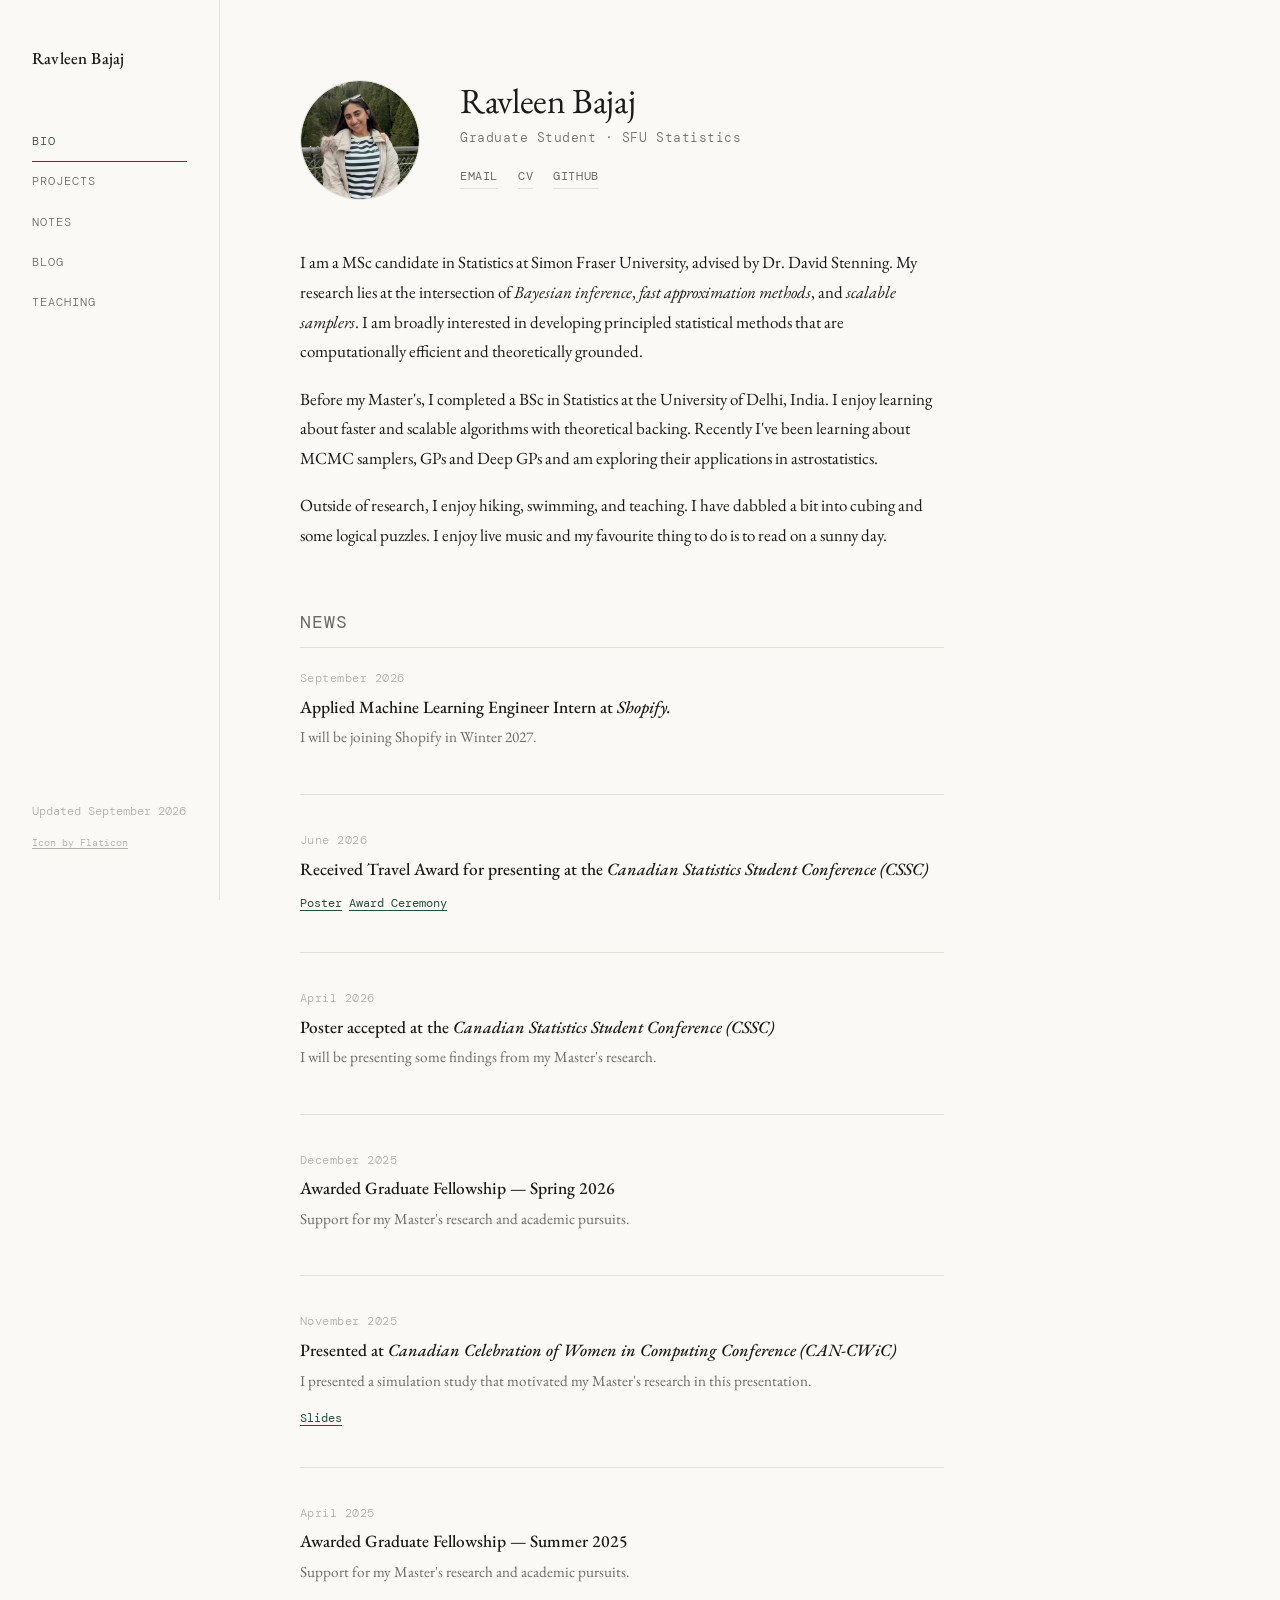
==== index.html @ 9a7fdb61 "Refactor course listings in index.html Removed duplicate course entries and adjusted course terms." ====
<!DOCTYPE html>
<html lang="en">
<head>
<meta charset="UTF-8">
<meta name="viewport" content="width=device-width, initial-scale=1.0">
<link rel="icon" type="image/png" href="bell-curve.png">
<title>Ravleen Bajaj</title>
<link rel="preconnect" href="https://fonts.googleapis.com">
<link href="https://fonts.googleapis.com/css2?family=EB+Garamond:ital,wght@0,400;0,500;1,400&family=DM+Mono:wght@300;400&display=swap" rel="stylesheet">
<style>
  *, *::before, *::after { box-sizing: border-box; margin: 0; padding: 0; }
  :root {
    --serif: 'EB Garamond', Georgia, serif;
    --mono: 'DM Mono', monospace;
    --text: #1a1a18;
    --muted: #6b6b67;
    --faint: #b0afa8;
    --border: #e0dfd8;
    --bg: #faf9f6;
    --surface: #f3f2ee;
    --accent: #2d4a3e;
    --accent-light: #e8eeeb;
    --link: #2d4a3e;
    --nav-w: 220px;
  }
  html { scroll-behavior: smooth; }
  body {
    font-family: var(--serif);
    background: var(--bg);
    color: var(--text);
    font-size: 17px;
    line-height: 1.75;
    display: flex;
    min-height: 100vh;
  }
  /* NAV */
  nav {
    position: fixed;
    top: 0; left: 0;
    width: var(--nav-w);
    height: 100vh;
    padding: 3rem 2rem;
    display: flex;
    flex-direction: column;
    gap: 0;
    border-right: 1px solid var(--border);
    background: var(--bg);
    z-index: 100;
  }
  .nav-name {
    font-size: 1.05rem;
    font-weight: 500;
    letter-spacing: 0.01em;
    margin-bottom: 0.25rem;
    line-height: 1.3;
  }
  .nav-field {
    font-size: 0.82rem;
    color: var(--muted);
    font-family: var(--mono);
    font-weight: 300;
    letter-spacing: 0.03em;
    margin-bottom: 3rem;
  }
  nav ul { list-style: none; display: flex; flex-direction: column; gap: 0; }
  nav ul li a {
    font-family: var(--mono);
    font-size: 0.78rem;
    font-weight: 300;
    letter-spacing: 0.08em;
    text-transform: uppercase;
    color: var(--muted);
    text-decoration: none;
    display: block;
    padding: 0.55rem 0;
    border-bottom: 1px solid transparent;
    transition: color 0.2s, border-color 0.2s;
  }
  nav ul li a:hover,
  nav ul li a.active { color: var(--accent); }
  nav ul li a.active { border-bottom-color: var(--accent); }
  .nav-footer {
    margin-top: auto;
    font-size: 0.72rem;
    font-family: var(--mono);
    color: var(--faint);
    font-weight: 300;
  }
  /* MAIN */
  main {
    margin-left: var(--nav-w);
    width: calc(100% - var(--nav-w));
    padding: 0;
  }
  /* PAGES */
  .page {
    display: none;
    min-height: 100vh;
    padding: 5rem 6rem 6rem 5rem;
    max-width: 820px;
    animation: fadeIn 0.3s ease;
  }
  .page.active { display: block; }
  @keyframes fadeIn {
    from { opacity: 0; transform: translateY(8px); }
    to   { opacity: 1; transform: translateY(0); }
  }
  /* TYPOGRAPHY */
  h1 {
    font-size: 2.2rem;
    font-weight: 400;
    line-height: 1.2;
    margin-bottom: 0.5rem;
    letter-spacing: -0.01em;
  }
  h2 {
    font-size: 1.1rem;
    font-weight: 400;
    font-family: var(--mono);
    letter-spacing: 0.06em;
    text-transform: uppercase;
    color: var(--muted);
    margin: 3.5rem 0 1.25rem;
    padding-bottom: 0.6rem;
    border-bottom: 1px solid var(--border);
  }
  h3 {
    font-size: 1.05rem;
    font-weight: 500;
    margin-bottom: 0.2rem;
  }
  p { margin-bottom: 1.1rem; color: var(--text); }
  a { color: var(--link); text-decoration: underline; text-underline-offset: 3px; }
  em { font-style: italic; }
  /* BIO PAGE */
  .bio-header {
    display: flex;
    align-items: flex-start;
    gap: 2.5rem;
    margin-bottom: 3rem;
  }
  .photo-placeholder {
    width: 120px;
    height: 120px;
    border-radius: 50%;
    background: var(--surface);
    border: 1px solid var(--border);
    flex-shrink: 0;
    display: flex;
    align-items: center;
    justify-content: center;
    overflow: hidden;
  }
  .photo-placeholder img {
    width: 100%;
    height: 100%;
    object-fit: cover;
    border-radius: 50%;
  }
  .photo-placeholder svg { opacity: 0.3; }
  .bio-title h1 { margin-bottom: 0.3rem; }
  .bio-subtitle {
    font-family: var(--mono);
    font-size: 0.82rem;
    font-weight: 300;
    color: var(--muted);
    letter-spacing: 0.04em;
    margin-bottom: 1rem;
  }
  .bio-links {
    display: flex;
    gap: 1.25rem;
    flex-wrap: wrap;
  }
  .bio-links a {
    font-family: var(--mono);
    font-size: 0.75rem;
    letter-spacing: 0.05em;
    color: var(--muted);
    text-decoration: none;
    text-transform: uppercase;
    border-bottom: 1px solid var(--border);
    padding-bottom: 1px;
    transition: color 0.2s, border-color 0.2s;
  }
  .bio-links a:hover { color: var(--accent); border-color: var(--accent); }
  /* ENTRY CARDS */
  .entry {
    margin-bottom: 2.2rem;
    padding-bottom: 2.2rem;
    border-bottom: 1px solid var(--border);
  }
  .entry:last-child { border-bottom: none; }
  .entry-meta {
    font-family: var(--mono);
    font-size: 0.75rem;
    font-weight: 300;
    color: var(--faint);
    letter-spacing: 0.04em;
    margin-bottom: 0.35rem;
  }
  .entry-title {
    font-size: 1.08rem;
    font-weight: 500;
    margin-bottom: 0.4rem;
    line-height: 1.4;
  }
  .entry-desc {
    font-size: 0.95rem;
    color: var(--muted);
    margin-bottom: 0.5rem;
    line-height: 1.65;
  }
  .tag {
    display: inline-block;
    font-family: var(--mono);
    font-size: 0.68rem;
    font-weight: 300;
    letter-spacing: 0.05em;
    background: var(--surface);
    color: var(--muted);
    padding: 2px 8px;
    border-radius: 2px;
    margin-right: 6px;
    margin-top: 4px;
    border: 1px solid var(--border);
  }
  .tag.accent {
    background: var(--accent-light);
    color: var(--accent);
    border-color: var(--accent-light);
  }
  /* NOTES */
  .note-grid {
    display: grid;
    grid-template-columns: repeat(auto-fill, minmax(220px, 1fr));
    gap: 1.25rem;
    margin-top: 0.5rem;
  }
  .note-card {
    background: var(--surface);
    border: 1px solid var(--border);
    border-radius: 3px;
    padding: 1.25rem 1.25rem 1rem;
    cursor: pointer;
    transition: border-color 0.2s, background 0.2s;
    text-decoration: none;
    color: var(--text);
    display: block;
  }
  .note-card:hover {
    border-color: var(--accent);
    background: var(--accent-light);
    color: var(--text);
    text-decoration: none;
  }
  .note-card h3 {
    font-size: 0.95rem;
    margin-bottom: 0.4rem;
    line-height: 1.35;
  }
  .note-card p {
    font-size: 0.82rem;
    color: var(--muted);
    margin-bottom: 0;
    line-height: 1.5;
  }
  /* SOURCE / BLOG LANDING GRID */
  .source-grid {
    display: grid;
    grid-template-columns: repeat(auto-fit, minmax(240px, 1fr));
    gap: 1.25rem;
    margin-top: 1.5rem;
  }
  .source-card {
    background: var(--surface);
    border: 1px solid var(--border);
    border-radius: 3px;
    padding: 1.5rem 1.5rem 1.25rem;
    cursor: pointer;
    text-align: left;
    transition: border-color 0.2s, background 0.2s;
    width: 100%;
    font-family: var(--serif);
  }
  .source-card:hover { border-color: var(--accent); background: var(--accent-light); }
  .source-card .card-label {
    font-family: var(--mono);
    font-size: 0.68rem;
    font-weight: 300;
    letter-spacing: 0.08em;
    text-transform: uppercase;
    color: var(--faint);
    margin-bottom: 0.5rem;
    display: block;
  }
  .source-card h3 { font-size: 1.05rem; font-weight: 500; margin-bottom: 0.3rem; }
  .source-card p { font-size: 0.85rem; color: var(--muted); margin-bottom: 0; line-height: 1.5; }
  /* BACK BUTTON */
  .back-btn {
    font-family: var(--mono);
    font-size: 0.75rem;
    letter-spacing: 0.06em;
    text-transform: uppercase;
    color: var(--muted);
    background: none;
    border: none;
    cursor: pointer;
    padding: 0;
    margin-bottom: 2.5rem;
    display: flex;
    align-items: center;
    gap: 0.4rem;
    transition: color 0.2s;
  }
  .back-btn:hover { color: var(--accent); }
  /* BLOG POST BODY */
  .blog-body {
    margin-top: 2rem;
    border-top: 1px solid var(--border);
    padding-top: 2rem;
  }
  .blog-body p { font-size: 1rem; line-height: 1.85; margin-bottom: 1.3rem; }
  .blog-body h3 {
    font-size: 1.15rem;
    font-weight: 500;
    margin: 2.5rem 0 0.75rem;
    font-family: var(--serif);
  }
  .blog-body blockquote {
    border-left: 2px solid var(--border);
    margin: 1.5rem 0;
    padding: 0.25rem 0 0.25rem 1.25rem;
    color: var(--muted);
    font-style: italic;
  }
  .part-label {
    font-family: var(--mono);
    font-size: 0.68rem;
    font-weight: 300;
    letter-spacing: 0.08em;
    text-transform: uppercase;
    color: var(--faint);
    margin-bottom: 0.5rem;
    display: block;
  }
  /* TEACHING */
  .course {
    display: flex;
    gap: 2rem;
    margin-bottom: 2rem;
    padding-bottom: 2rem;
    border-bottom: 1px solid var(--border);
  }
  .course:last-child { border-bottom: none; }
  .course-term {
    font-family: var(--mono);
    font-size: 0.75rem;
    font-weight: 300;
    color: var(--faint);
    white-space: nowrap;
    padding-top: 4px;
    min-width: 80px;
  }
  .course-body h3 { margin-bottom: 0.2rem; }
  .course-body p { font-size: 0.93rem; color: var(--muted); margin-bottom: 0.5rem; }
  /* MOBILE MENU */
  .hamburger {
    display: none;
    position: fixed;
    top: 1.2rem; left: 1.2rem;
    z-index: 200;
    background: var(--bg);
    border: 1px solid var(--border);
    width: 36px; height: 36px;
    border-radius: 3px;
    cursor: pointer;
    align-items: center;
    justify-content: center;
    flex-direction: column;
    gap: 5px;
    padding: 0;
  }
  .hamburger span {
    display: block;
    width: 16px;
    height: 1px;
    background: var(--text);
  }
  @media (max-width: 768px) {
    nav { transform: translateX(-100%); transition: transform 0.3s ease; }
    nav.open { transform: translateX(0); box-shadow: 4px 0 24px rgba(0,0,0,0.08); }
    main { margin-left: 0; width: 100%; }
    .page { padding: 4rem 1.5rem 4rem; }
    .hamburger { display: flex; }
    .bio-header { flex-direction: column; gap: 1.5rem; }
    h1 { font-size: 1.8rem; }
    .course { flex-direction: column; gap: 0.5rem; }
  }
</style>
</head>
<body>

<!-- Hamburger -->
<button class="hamburger" id="hamburger" aria-label="Menu">
  <span></span><span></span><span></span>
</button>

<!-- Navigation -->
<nav id="nav">
  <div class="nav-name">Ravleen Bajaj</div>
  <div class="nav-field"></div>
  <ul>
    <li><a href="#" data-page="bio" class="active">Bio</a></li>
    <li><a href="#" data-page="projects">Projects</a></li>
    <li><a href="#" data-page="notes">Notes</a></li>
    <li><a href="#" data-page="blog">Blog</a></li>
    <li><a href="#" data-page="teaching">Teaching</a></li>
  </ul>
  <div class="nav-footer">Updated September 2026</div> 
  <div style="margin-top: 0.75rem; font-size: 0.65rem; font-family: var(--mono); color: var(--faint); font-weight: 300;">
    <a href="https://www.flaticon.com/free-icons/gaussian-function" title="gaussian function icons" style="color: var(--faint); text-underline-offset: 2px;">
      Icon by Flaticon
    </a>
  </div>
</nav> 

<!-- Main Content -->
<main>

  <!-- BIO PAGE -->
  <section class="page active" id="bio">
    <div class="bio-header">
      <div class="photo-placeholder" id="photoHolder">
        <img src="profile-pic.jpg" alt="Ravleen Bajaj">
      </div>
      <div class="bio-title">
        <h1>Ravleen Bajaj</h1>
        <div class="bio-subtitle">Graduate Student &middot; SFU Statistics</div>
        <div class="bio-links">
          <a href="mailto:ravleen_bajaj@sfu.ca">Email</a>
          <a href="RavleenB-CV.pdf">CV</a>
          <a href="https://github.com/ravleenbajaj">GitHub</a>
        </div>
      </div>
    </div>
    <p>
      I am a MSc candidate in Statistics at Simon Fraser University, advised by Dr. David Stenning.
      My research lies at the intersection of <em>Bayesian inference</em>, <em>fast approximation methods</em>,
      and <em>scalable samplers</em>. I am broadly interested in developing principled statistical
      methods that are computationally efficient and theoretically grounded.
    </p>
    <p>
      Before my Master's, I completed a BSc in Statistics at the University of Delhi, India.
      I enjoy learning about faster and scalable algorithms with theoretical backing.
      Recently I've been learning about MCMC samplers, GPs and Deep GPs and am exploring
      their applications in astrostatistics.
    </p>
    <p>
      Outside of research, I enjoy hiking, swimming, and teaching. I have dabbled a bit into
      cubing and some logical puzzles. I enjoy live music and my favourite thing to do is to
      read on a sunny day.
    </p>

    <h2>News</h2>
   <div class="entry">
      <div class="entry-meta">September 2026</div>
      <div class="entry-title">Applied Machine Learning Engineer Intern at <em>Shopify.</em></div>
      <p class="entry-desc">I will be joining Shopify in Winter 2027.</p>
    </div>
   <div class="entry">
      <div class="entry-meta">June 2026</div>
      <div class="entry-title">Received Travel Award for presenting at the <em>Canadian Statistics Student Conference (CSSC) </em></div>
      <small style="font-family: var(--mono); font-size: 0.75rem; color: var(--muted);">
        <a href="CSSC_2026_Poster.pdf">Poster</a>
      </small>
      <small style="font-family: var(--mono); font-size: 0.75rem; color: var(--muted);">
        <a href="poster-travel-award.jpg">Award Ceremony</a>
      </small>
    </div>
    <div class="entry">
      <div class="entry-meta">April 2026</div>
      <div class="entry-title">Poster accepted at the <em>Canadian Statistics Student Conference (CSSC) </em></div>
      <p class="entry-desc">I will be presenting some findings from my Master's research.</p>
    </div>
    <div class="entry">
      <div class="entry-meta">December 2025</div>
      <div class="entry-title">Awarded Graduate Fellowship — Spring 2026</div>
      <p class="entry-desc">Support for my Master's research and academic pursuits.</p>
    </div>
   <div class="entry">
      <div class="entry-meta">November 2025</div>
      <div class="entry-title">Presented at <em>Canadian Celebration of Women in Computing Conference (CAN-CWiC)</em></div>
      <p class="entry-desc">I presented a simulation study that motivated my Master's research in this presentation.</p>
      <small style="font-family: var(--mono); font-size: 0.75rem; color: var(--muted);">
        <a href="can_cwic_slides.pdf">Slides</a>
      </small>
    </div>
    <div class="entry">
      <div class="entry-meta">April 2025</div>
      <div class="entry-title">Awarded Graduate Fellowship — Summer 2025</div>
      <p class="entry-desc">Support for my Master's research and academic pursuits.</p>
    </div>
   
  </section>

  <!-- PROJECTS PAGE -->
  <section class="page" id="projects">
    <h1>Projects</h1>

    <h2>Master's Thesis (Ongoing)</h2>
    <div class="entry">
      <div class="entry-meta">2025–Present</div>
      <div class="entry-title">Emulation and Bayesian Calibration of Stellar Evolution Models Using Deep Gaussian Processes</div>
      <p class="entry-desc">
        Stellar evolution models are fundamental tools in astrophysics; these models exhibit complex,
        nonstationary behavior, particularly in late evolutionary stages. This makes direct calibration
        to observational data challenging and computationally expensive. We develop a statistical
        framework for emulation and calibration of stellar evolution models using Deep Gaussian Processes
        (DeepGPs). To efficiently incorporate the high-dimensional and non-stationary simulator response
        surface, we fit a DeepGP emulator trained on simulated stellar evolution data. The emulator takes
        as inputs physical properties of a star and outputs the expected brightness in several wide
        wavelength bands of light. We adopt a multi-stage, modular approach to both emulation and
        calibration, allowing for pragmatic inference while retaining uncertainty quantification.
        Results demonstrate a robust framework, confirming that DeepGP emulation facilitates the capture
        of non-stationary structures in stellar evolution tracks.
      </p>
      <span class="tag accent">Deep Gaussian Processes</span>
      <span class="tag">Bayesian Calibration</span>
      <span class="tag">Astrostatistics</span>
      <br>
      <small style="font-family: var(--mono); font-size: 0.75rem; color: var(--muted);">
        Supervised by: Dr. David Stenning &nbsp;·&nbsp;
        <a href="can_cwic_slides.pdf">Introductory Slides</a>
        <a href="CSSC_2026_Poster.pdf">Poster</a>
      </small>
    </div>

    <h2>Other Projects</h2>
    <div class="entry">
   <div class="entry-meta">Project</div>
   <div class="entry-title">SimpleGPT: Autoregressive Language Model from Scratch in JAX</div>
   <p class="entry-desc">
     Implemented a GPT-style transformer from scratch in JAX and Flax, without
     using any high-level model libraries. The architecture includes multi-head
     causal self-attention, learned positional embeddings, and stacked transformer
     blocks with pre-norm residual connections. Training uses a JIT-compiled loop
     with jax.value_and_grad, AdamW, and cosine learning rate decay.
     Trained a character-level model on the Tiny Shakespeare corpus (~1M tokens);
     loss drops from 4.96 to 2.63 over 3000 steps with no significant overfitting.
   </p>
   <span class="tag accent">JAX</span>
   <span class="tag">Transformers</span>
   <span class="tag">Language Modelling</span>
   <br>
   <small style="font-family: var(--mono); font-size: 0.75rem; color: var(--muted);">
     <a href="https://github.com/ravleenbajaj/SimpleGPT-Using-JAX">GitHub</a>
   </small>
 </div>
    <div class="entry">
      <div class="entry-meta">Project</div>
      <div class="entry-title">Annealed Sequential Monte Carlo for Bayesian Logistic Regression</div>
      <p class="entry-desc">
        This project is a simple example that I was exploring while I was learning about SMC.
        It demonstrates how to use Sequential Monte Carlo with annealing to sample from posterior
        distributions of logistic regression coefficients. The algorithm gradually transitions from
        the prior distribution (&beta;=0) to the posterior distribution (&beta;=1), making it
        particularly effective for complex, multimodal posteriors.
      </p>
      <span class="tag accent">MCMC Samplers</span>
      <span class="tag">Annealed SMC</span>
      <br>
      <small style="font-family: var(--mono); font-size: 0.75rem; color: var(--muted);">
        <a href="https://github.com/ravleenbajaj/smc-breastcancer">GitHub</a>
      </small>
    </div>

    <div class="entry">
      <div class="entry-meta">Project</div>
      <div class="entry-title">Reduction of Small-Sample Bias of GLM Parameter Estimates</div>
      <p class="entry-desc">
        This project examines the performance of three bias reduction techniques for Maximum Likelihood
        Estimation in GLMs: Asymptotic Bias Correction (adjusts MLE estimates using first-order bias
        approximation), Firth's Method (modifies the score function to reduce bias while preserving
        invariance properties), and Log-F Prior Method (a Bayesian-inspired technique that allows
        incorporation of prior information).
      </p>
      <span class="tag accent">Bias Reduction</span>
      <span class="tag">Firth Method</span>
      <br>
      <small style="font-family: var(--mono); font-size: 0.75rem; color: var(--muted);">
        With Samir Arora, Annie Yao
        &nbsp;·&nbsp; <a href="STAT851-ProjectReport-pages.pdf">Report</a>
        &nbsp;·&nbsp; <a href="https://github.com/ravleenbajaj/Reduction-of-Small-Sample-Bias">GitHub</a>
      </small>
    </div>
  </section>

  <!-- NOTES PAGE -->
  <section class="page" id="notes">

    <!-- Landing -->
    <div id="notes-home">
      <h1>Notes</h1>
      <p style="color: var(--muted); font-size: 0.95rem; margin-bottom: 2.5rem;">
        Expository notes, proofs, and reading material I have written for my own understanding or for courses.
      </p>
      <div class="source-grid">
        <button class="source-card" onclick="showNotes('stat350')">
          <span class="card-label">SFU · Undergraduate</span>
          <h3>STAT 350</h3>
          <p>Linear Models in Applied Statistics — tutorial slides and worked examples</p>
        </button>
        <button class="source-card" onclick="showNotes('bda')">
          <span class="card-label">Textbook</span>
          <h3>Bayesian Data Analysis</h3>
          <p>Gelman et al. — chapter-by-chapter notes organized by part</p>
        </button>
      </div>
    </div>

    <!-- STAT 350 subpage -->
    <div id="notes-stat350" class="notes-subpage" style="display:none;">
      <button class="back-btn" onclick="showNotesHome()">← Notes</button>
      <h1>STAT 350</h1>
      <p style="color: var(--muted); font-size: 0.95rem; margin-bottom: 2.5rem;">
        Tutorial slides from STAT 350 — Linear Models in Applied Statistics. Corrections are welcome :)
      </p>

      <h2>Simple Linear Regression - Introduction</h2>
      <div class="note-grid">
        <a class="note-card" href="STAT350-Tutorials/STAT350_Tutorial1.pdf">
          <h3>Tutorial 1</h3>
          <p>Types of Variables, Simple Linear Regression, and PPDAC</p>
        </a>
        <a class="note-card" href="STAT350-Tutorials/STAT350_Tutorial2.pdf">
          <h3>Tutorial 2</h3>
          <p>Simple Linear Regression</p>
        </a>
       
      </div>

      <h2>Simple Linear Regression - Inference</h2>
      <div class="note-grid">
        <a class="note-card" href="STAT350-Tutorials/STAT350_Tutorial3.pdf">
          <h3>Tutorial 3</h3>
          <p>Model Assessment, Confidence Intervals, and Hypothesis Tests</p>
        </a>
        <a class="note-card" href="STAT350-Tutorials/STAT350_Tutorial4.pdf">
          <h3>Tutorial 4</h3>
          <p>Model Assessment and Hypothesis Tests (Continued)</p>
        </a>
        <a class="note-card" href="STAT350-Tutorials/STAT350_Tutorial5.pdf">
          <h3>Tutorial 5</h3>
          <p>Model Assessment(Continued), Prediction Intervals and Sums of
           Squares</p>
        </a>
        <a class="note-card" href="STAT350-Tutorials/STAT350_Tutorial6.pdf">
          <h3>Tutorial 6</h3>
          <p>Matrix Representation</p>
        </a>
      </div>

      <h2>Multiple Linear Regression</h2>
      <div class="note-grid">
        <a class="note-card" href="STAT350-Tutorials/STAT350_Tutorial7.pdf">
          <h3>Tutorial 7</h3>
          <p>"Adjustment” in a multiple linear regression model</p>
        </a>
        <a class="note-card" href="STAT350-Tutorials/STAT350_Tutorial8.pdf">
          <h3>Tutorial 8</h3>
          <p>Multicollinearity</p>
        </a>
        <a class="note-card" href="STAT350-Tutorials/STAT350_Tutorial9.pdf">
          <h3>Tutorial 9</h3>
          <p>Polynomial Regression</p>
        </a>
      </div>

      <h2>Interactions and Practice Problems</h2>
      <div class="note-grid">
        <a class="note-card" href="STAT350-Tutorials/STAT350_Tutorial10.pdf">
          <h3>Tutorial 10</h3>
          <p>Practice Problems</p>
        </a>
        <a class="note-card" href="STAT350-Tutorials/STAT350_Tutorial11.pdf">
          <h3>Tutorial 11</h3>
          <p>Interpretation of Interactions With Binary Predictors</p>
        </a>
        <a class="note-card" href="STAT350-Tutorials/STAT350_Tutorial12.pdf">
          <h3>Tutorial 12</h3>
          <p>Interactions Involving Categorical Predictors</p>
        </a>
      </div>
    </div>

    <!-- BDA subpage -->
    <div id="notes-bda" class="notes-subpage" style="display:none;">
      <button class="back-btn" onclick="showNotesHome()">← Notes</button>
      <h1>Bayesian Data Analysis</h1>
      <p style="color: var(--muted); font-size: 0.95rem; margin-bottom: 2.5rem;">
        Gelman, Carlin, Stern, Dunson, Vehtari &amp; Rubin. Chapter notes organized by part. This page is under construction.
      </p>

     <!--
      <h2>Part I — Fundamentals of Bayesian Inference</h2>
      <div class="note-grid">
        <a class="note-card" href="#">
          <span class="part-label">Chapter 1</span>
          <h3>Probability and Inference</h3>
          <p>The three steps of Bayesian analysis; basic probability notation</p>
        </a>
        <a class="note-card" href="#">
          <span class="part-label">Chapter 2</span>
          <h3>Single-Parameter Models</h3>
          <p>Binomial, Poisson, normal models; conjugate priors</p>
        </a>
        <a class="note-card" href="#">
          <span class="part-label">Chapter 3</span>
          <h3>Multi-Parameter Models</h3>
          <p>Normal with unknown mean and variance; multinomial models</p>
        </a>
        <a class="note-card" href="#">
          <span class="part-label">Chapter 4</span>
          <h3>Asymptotics &amp; Connections to Non-Bayesian Approaches</h3>
          <p>Normal approximation; frequentist properties of Bayesian inference</p>
        </a>
        <a class="note-card" href="#">
          <span class="part-label">Chapter 5</span>
          <h3>Hierarchical Models</h3>
          <p>Exchangeability; hyperpriors; shrinkage and pooling</p>
        </a>
      </div>

      <h2>Part II — Fundamentals of Bayesian Data Analysis</h2>
      <div class="note-grid">
        <a class="note-card" href="#">
          <span class="part-label">Chapter 6</span>
          <h3>Model Checking</h3>
          <p>Posterior predictive checks; sensitivity analysis</p>
        </a>
        <a class="note-card" href="#">
          <span class="part-label">Chapter 7</span>
          <h3>Evaluating, Comparing &amp; Expanding Models</h3>
          <p>Cross-validation; information criteria; Bayes factors</p>
        </a>
        <a class="note-card" href="#">
          <span class="part-label">Chapter 8</span>
          <h3>Modeling Accounting for Data Collection</h3>
          <p>Ignorability; sample surveys; censoring and truncation</p>
        </a>
        <a class="note-card" href="#">
          <span class="part-label">Chapter 9</span>
          <h3>Decision Analysis</h3>
          <p>Bayesian decision theory; utility functions; optimal actions</p>
        </a>
        <a class="note-card" href="#">
          <span class="part-label">Chapter 10</span>
          <h3>Introduction to Bayesian Computation</h3>
          <p>Numerical integration; direct and indirect simulation methods</p>
        </a>
      </div>

      <h2>Part III — Advanced Computation</h2>
      <div class="note-grid">
        <a class="note-card" href="#">
          <span class="part-label">Chapter 11</span>
          <h3>Basics of Markov Chain Simulation</h3>
          <p>Metropolis-Hastings; Gibbs sampling; convergence diagnostics</p>
        </a>
        <a class="note-card" href="#">
          <span class="part-label">Chapter 12</span>
          <h3>Computationally Efficient Simulation</h3>
          <p>Hamiltonian Monte Carlo; slice sampling; adaptive methods</p>
        </a>
        <a class="note-card" href="#">
          <span class="part-label">Chapter 13</span>
          <h3>Modal and Distributional Approximations</h3>
          <p>Laplace approximation; variational Bayes; EP</p>
        </a>
        <a class="note-card" href="#">
          <span class="part-label">Chapter 14</span>
          <h3>Introduction to Regression Models</h3>
          <p>Bayesian linear regression; prior specification; prediction</p>
        </a>
        <a class="note-card" href="#">
          <span class="part-label">Chapter 15</span>
          <h3>Hierarchical Linear Models</h3>
          <p>Multilevel regression; partial pooling; random effects</p>
        </a>
      </div>
    </div>
    -->
  </section>

  <!-- BLOG PAGE -->
  <section class="page" id="blog">

    <!-- Blog landing -->
    <div id="blog-home">
      <h1>Blog</h1>
      <p style="color: var(--muted); font-size: 0.95rem; margin-bottom: 2.5rem;">
        Occasional writing on statistics, research life, and things I find interesting.
        Not peer-reviewed. Opinions are my own. This page is under construction :/
      </p>

     <!--
      <div class="entry">
        <div class="entry-meta">March 2026 &middot; 6 min read</div>
        <div class="entry-title">
          <a href="#" onclick="showBlog('priors'); return false;">
            What your prior is really saying — and why it matters more than you think
          </a>
        </div>
        <p class="entry-desc">
          A prior is not just a technical formality — it is a statement about the world before you
          look at the data. Most of us pick priors carelessly. This post is about why that matters,
          and how to think about it more carefully.
        </p>
        <span class="tag">Bayesian</span>
        <span class="tag">Opinion</span>
      </div>

      <div class="entry">
        <div class="entry-meta">February 2026 &middot; 8 min read</div>
        <div class="entry-title">
          <a href="#" onclick="showBlog('gradschool'); return false;">
            Things I wish someone had told me before starting a statistics PhD
          </a>
        </div>
        <p class="entry-desc">
          From reading papers to managing your advisor relationship to the loneliness of the
          first year — a collection of honest observations from someone still figuring it out.
        </p>
        <span class="tag">Graduate School</span>
        <span class="tag">Advice</span>
      </div>

      <div class="entry">
        <div class="entry-meta">January 2026 &middot; 5 min read</div>
        <div class="entry-title">
          <a href="#" onclick="showBlog('mcmc'); return false;">
            MCMC in plain language: why we simulate instead of integrate
          </a>
        </div>
        <p class="entry-desc">
          High-dimensional integrals are hard. Sampling from distributions is surprisingly
          easier. This post builds the intuition for why Markov chain Monte Carlo works,
          without any measure theory.
        </p>
        <span class="tag">MCMC</span>
        <span class="tag">Explainer</span>
      </div>
    </div>
   -->
    <!-- Blog post: Priors -->
    <!-- 
    <div id="blog-priors" class="blog-subpage" style="display:none;">
      <button class="back-btn" onclick="showBlogHome()">← Blog</button>
      <div class="entry-meta">March 2026 &middot; 6 min read</div>
      <h1 style="margin-bottom: 1rem;">What your prior is really saying — and why it matters more than you think</h1>
      <span class="tag">Bayesian</span>
      <span class="tag">Opinion</span>

      <div class="blog-body">
        <p>
          Every time you run a Bayesian model, you make a choice. Before a single data point is seen,
          you decide what values of your parameter are plausible, which are unlikely, and which are
          essentially impossible. This choice is the prior distribution, and it is far more consequential
          than most applied analysts treat it.
        </p>
        <p>
          The common attitude is: pick something vague and move on. A flat prior, a wide normal, a
          half-Cauchy for scale parameters — the folklore says that with enough data, the prior washes
          out anyway. And while this is technically true in the limit, "enough data" is doing a lot of
          work in that sentence. In the settings most of us actually work in — small samples,
          high-dimensional parameter spaces, noisy measurements — the prior never fully disappears.
        </p>

        <h3>What a prior actually encodes</h3>
        <p>
          A prior is a probability distribution over the parameter space. But it is also, implicitly,
          a distribution over the data you expect to see. This is what posterior predictive checks are
          really probing: not whether the model fits the observed data, but whether the model, including
          the prior, could have plausibly generated data like what you observed.
        </p>
        <p>
          When you put a flat prior on a regression coefficient, you are saying that a coefficient of
          1,000 is just as plausible before seeing data as a coefficient of 0.01. For most real-world
          problems, that is an absurd belief. It is not uninformative — it is misinformative.
        </p>

        <h3>The shrinkage perspective</h3>
        <p>
          One useful way to think about priors is through the lens of regularization. A normal prior
          centered at zero with variance &sigma;&sup2; corresponds exactly to ridge regression with
          penalty &lambda; = 1/&sigma;&sup2;. A Laplace prior gives the LASSO. From this angle,
          the prior is not expressing metaphysical uncertainty — it is encoding a belief that most
          effects are small, which is usually a reasonable thing to believe.
        </p>
        <p>
          This connection between Bayesian priors and frequentist regularization is one of the most
          practically useful ideas in modern statistics. It suggests that choosing a prior is not so
          different from choosing a regularization strength — something practitioners do all the time
          using cross-validation, without much philosophical anxiety.
        </p>

        <h3>What I actually do</h3>
        <p>
          My current practice is to start with weakly informative priors — priors that rule out
          physically or scientifically impossible values while remaining broadly agnostic about the
          plausible range. I then do prior predictive checks: simulate data from the prior and ask
          whether those simulations look like anything I might plausibly observe. If they do not,
          I revise the prior before touching the data.
        </p>
        <p>
          This is not the only right approach. But it forces me to treat the prior as a genuine
          modeling choice rather than a formality, and that shift in attitude has changed how I
          think about every Bayesian analysis I run.
        </p>
      </div>
    </div>
   -->
    <!-- Blog post: Grad school -->

    <!-- 
    <div id="blog-gradschool" class="blog-subpage" style="display:none;">
      <button class="back-btn" onclick="showBlogHome()">← Blog</button>
      <div class="entry-meta">February 2026 &middot; 8 min read</div>
      <h1 style="margin-bottom: 1rem;">Things I wish someone had told me before starting a statistics MSc</h1>
      <span class="tag">Graduate School</span>
      <span class="tag">Advice</span>

      <div class="blog-body">
        <p>
          I am writing this from the middle of my second year, which means I am far enough in to
          have made most of the classic mistakes, but close enough to the beginning that they still
          sting. This is not a comprehensive guide. It is a set of observations I would have found
          useful before I started.
        </p>

        <h3>Your relationship with confusion will change</h3>
        <p>
          In an undergraduate degree, confusion is usually a temporary state. You encounter something
          unfamiliar, you read a chapter or watch a lecture, and the confusion resolves. Graduate work
          is different. You will spend weeks, sometimes months, sitting with a problem that does not
          yield. Learning to tolerate — and eventually to find something productive in — that sustained
          uncertainty is probably the most important skill you will develop.
        </p>
        <p>
          The shift I noticed in myself was moving from asking "do I understand this?" to asking "what
          exactly is it that I do not understand?" The second question is more useful, and it is also
          a sign that you are engaging with the material more seriously.
        </p>

        <h3>Read more than you think you need to</h3>
        <p>
          The instinct in graduate school is to read only what is directly relevant to your project.
          This is efficient in the short term and limiting in the long term. Some of the most useful
          things I have learned have come from reading papers that seemed adjacent or even irrelevant
          to my work at the time.
        </p>
        <p>
          A rough target: one paper per week that has nothing to do with your thesis. It does not need
          to be a deep read. Skimming the abstract, introduction, and conclusions is enough to build
          a sense of what is happening in the broader field.
        </p>

        <h3>Your advisor is not responsible for your motivation</h3>
        <p>
          This took me a while to understand. Advisors vary enormously in how much day-to-day guidance
          they provide, but even the most hands-on advisor cannot supply the intrinsic motivation that
          sustains research when things are not going well. That has to come from you.
        </p>
        <p>
          What helped me was keeping a research journal — not a formal document, just a text file where
          I wrote down what I tried, what did not work, and what I was curious about next. On bad days,
          reading back through it reminded me that progress is real even when it does not feel like it.
        </p>

        <h3>Talk to other graduate students</h3>
        <p>
          This sounds obvious, but it is easy to underestimate how much you learn from informal
          conversation with peers. Not just about statistics — about how to navigate the program,
          manage your time, deal with imposter syndrome, and find community in what can be an
          isolating experience. The relationships you build in graduate school tend to be the
          most durable professional ones you will have.
        </p>
      </div>
    </div>
    -->
    <!-- Blog post: MCMC -->
    <!--
    <div id="blog-mcmc" class="blog-subpage" style="display:none;">
      <button class="back-btn" onclick="showBlogHome()">← Blog</button>
      <div class="entry-meta">January 2026 &middot; 5 min read</div>
      <h1 style="margin-bottom: 1rem;">MCMC in plain language: why we simulate instead of integrate</h1>
      <span class="tag">MCMC</span>
      <span class="tag">Explainer</span>

      <div class="blog-body">
        <p>
          Bayesian inference requires computing posterior distributions. In simple cases — conjugate
          models, low-dimensional parameter spaces — this can be done analytically. In almost every
          interesting real-world case, it cannot. The integral is intractable.
        </p>
        <p>
          Markov chain Monte Carlo is the family of algorithms that gets around this by not computing
          the integral at all. Instead, it draws samples from the posterior distribution. If you have
          enough samples, you can estimate any quantity of interest — the posterior mean, credible
          intervals, the probability that a parameter exceeds some threshold — directly from the samples,
          without ever writing down the normalizing constant.
        </p>

        <h3>Why sampling works</h3>
        <p>
          Suppose you want to know the expected value of some function f under a distribution &pi;.
          If you can draw N independent samples x&sub1;, ..., x&#8345; from &pi;, then the sample
          mean of f(x&#7522;) converges to the true expectation by the law of large numbers. This is
          Monte Carlo integration, and it works in any number of dimensions — unlike grid-based
          numerical integration, which becomes hopeless in more than a handful of dimensions.
        </p>
        <p>
          The catch is that drawing independent samples from an arbitrary posterior distribution is
          itself hard. This is where the Markov chain comes in.
        </p>

        <h3>The Markov chain idea</h3>
        <p>
          Instead of drawing independent samples, MCMC constructs a Markov chain — a sequence of
          correlated samples — whose stationary distribution is the target posterior. If you run the
          chain long enough, the samples behave as if they were drawn from the posterior, even though
          they are not independent.
        </p>
        <p>
          The Metropolis-Hastings algorithm is the classic example. At each step, you propose a move
          to a new point in parameter space. You accept the move with a probability that depends on
          the ratio of the posterior density at the proposed point to the density at the current point.
          If the proposed point has higher density, you always accept. If it has lower density, you
          sometimes accept anyway — this is what allows the chain to explore the whole distribution
          rather than just climbing to the mode.
        </p>

        <h3>What this means in practice</h3>
        <p>
          Modern probabilistic programming languages — Stan, PyMC, NumPyro — implement sophisticated
          variants of MCMC that are far more efficient than basic Metropolis-Hastings. Hamiltonian
          Monte Carlo uses gradient information to propose moves that traverse the posterior more
          efficiently. No-U-Turn Sampling (NUTS) automates the tuning of HMC so that you rarely
          need to think about it directly.
        </p>
        <p>
          But the core idea is unchanged from 1953, when Metropolis and colleagues first published it:
          explore the target distribution by taking a carefully designed random walk through parameter
          space, and collect samples along the way. It is an elegant solution to a genuinely hard problem.
        </p>
      </div>
    </div>
   
  -->
     
  </section>

  <!-- TEACHING PAGE -->
  <section class="page" id="teaching">
    <h1>Teaching</h1>
    <p style="color: var(--muted); font-size: 0.95rem; margin-bottom: 2.5rem;">
      I believe statistical thinking is learnable by anyone willing to sit with uncertainty.
      Below is a record of courses I have taught/assisted.
    </p>

   

    <h2>Teaching Assistant</h2>


    <div class="course">
      <div class="course-term">Fall 2025, Fall 2026</div>
      <div class="course-body">
        <h3>STAT 350 — Linear Models in Applied Statistics</h3>
        <p>
          Theory and application of linear regression, Normal distribution theory, hypothesis tests
          and confidence intervals, model selection, model diagnostics, introduction to weighted
          least squares and generalized linear models.
          I designed and taught lecture-style tutorials for this course.
         
        </p>
        <span class="tag accent">Undergraduate</span>
        <span class="tag">Linear Models</span>
      </div>
    </div>

    <div class="course">
      <div class="course-term">Spring 2026</div>
      <div class="course-body">
        <h3>STAT 360 — Advanced R for Data Science</h3>
        <p>
          Advanced R programming methods for data science. Tools for reproducible research. Version control.
          Data structures, subsetting, functions, environments, and debugging. Functional programming.
          I was responsible for grading final projects, assisting in designing questions for tests and invigilation.
        </p>
        <span class="tag accent">Undergraduate</span>
        <span class="tag">R</span>
      </div>
    </div>

    <div class="course">
      <div class="course-term">2024–2025</div>
      <div class="course-body">
        <h3>STAT Workshop: STAT 100, STAT 201, STAT 270</h3>
        <p>
          TA in the STAT workshop, a drop-in facility for students covering Statistics in Everyday Life (STAT 100),
          Statistics for the Life Sciences (STAT 201), and Introduction to Probability and Statistics (STAT 270).
          I worked on resolving queries, helped students build concepts, and discussed marking and exam solutions.
        </p>
        <span class="tag accent">Undergraduate</span>
        <span class="tag">Probability</span>
      </div>
    </div>
  </section>

</main>

<script>
  const pages = document.querySelectorAll('.page');
  const links  = document.querySelectorAll('nav ul li a');
  const hamburger = document.getElementById('hamburger');
  const nav = document.getElementById('nav');

  function showPage(id) {
    pages.forEach(p => p.classList.remove('active'));
    links.forEach(l => l.classList.remove('active'));
    const target = document.getElementById(id);
    if (target) target.classList.add('active');
    links.forEach(l => { if (l.dataset.page === id) l.classList.add('active'); });
    window.scrollTo(0, 0);
    if (id === 'notes') showNotesHome();
    if (id === 'blog') showBlogHome();
  }

  links.forEach(link => {
    link.addEventListener('click', e => {
      e.preventDefault();
      showPage(link.dataset.page);
      nav.classList.remove('open');
    });
  });

  hamburger.addEventListener('click', () => nav.classList.toggle('open'));

  document.addEventListener('click', e => {
    if (!nav.contains(e.target) && !hamburger.contains(e.target)) {
      nav.classList.remove('open');
    }
  });

  /* Notes navigation */
  function showNotes(id) {
    document.getElementById('notes-home').style.display = 'none';
    document.querySelectorAll('.notes-subpage').forEach(el => el.style.display = 'none');
    document.getElementById('notes-' + id).style.display = 'block';
    window.scrollTo(0, 0);
  }

  function showNotesHome() {
    document.getElementById('notes-home').style.display = 'block';
    document.querySelectorAll('.notes-subpage').forEach(el => el.style.display = 'none');
    window.scrollTo(0, 0);
  }

  /* Blog navigation */
  function showBlog(id) {
    document.getElementById('blog-home').style.display = 'none';
    document.querySelectorAll('.blog-subpage').forEach(el => el.style.display = 'none');
    document.getElementById('blog-' + id).style.display = 'block';
    window.scrollTo(0, 0);
  }

  function showBlogHome() {
    document.getElementById('blog-home').style.display = 'block';
    document.querySelectorAll('.blog-subpage').forEach(el => el.style.display = 'none');
    window.scrollTo(0, 0);
  }
</script>
</body>
</html>
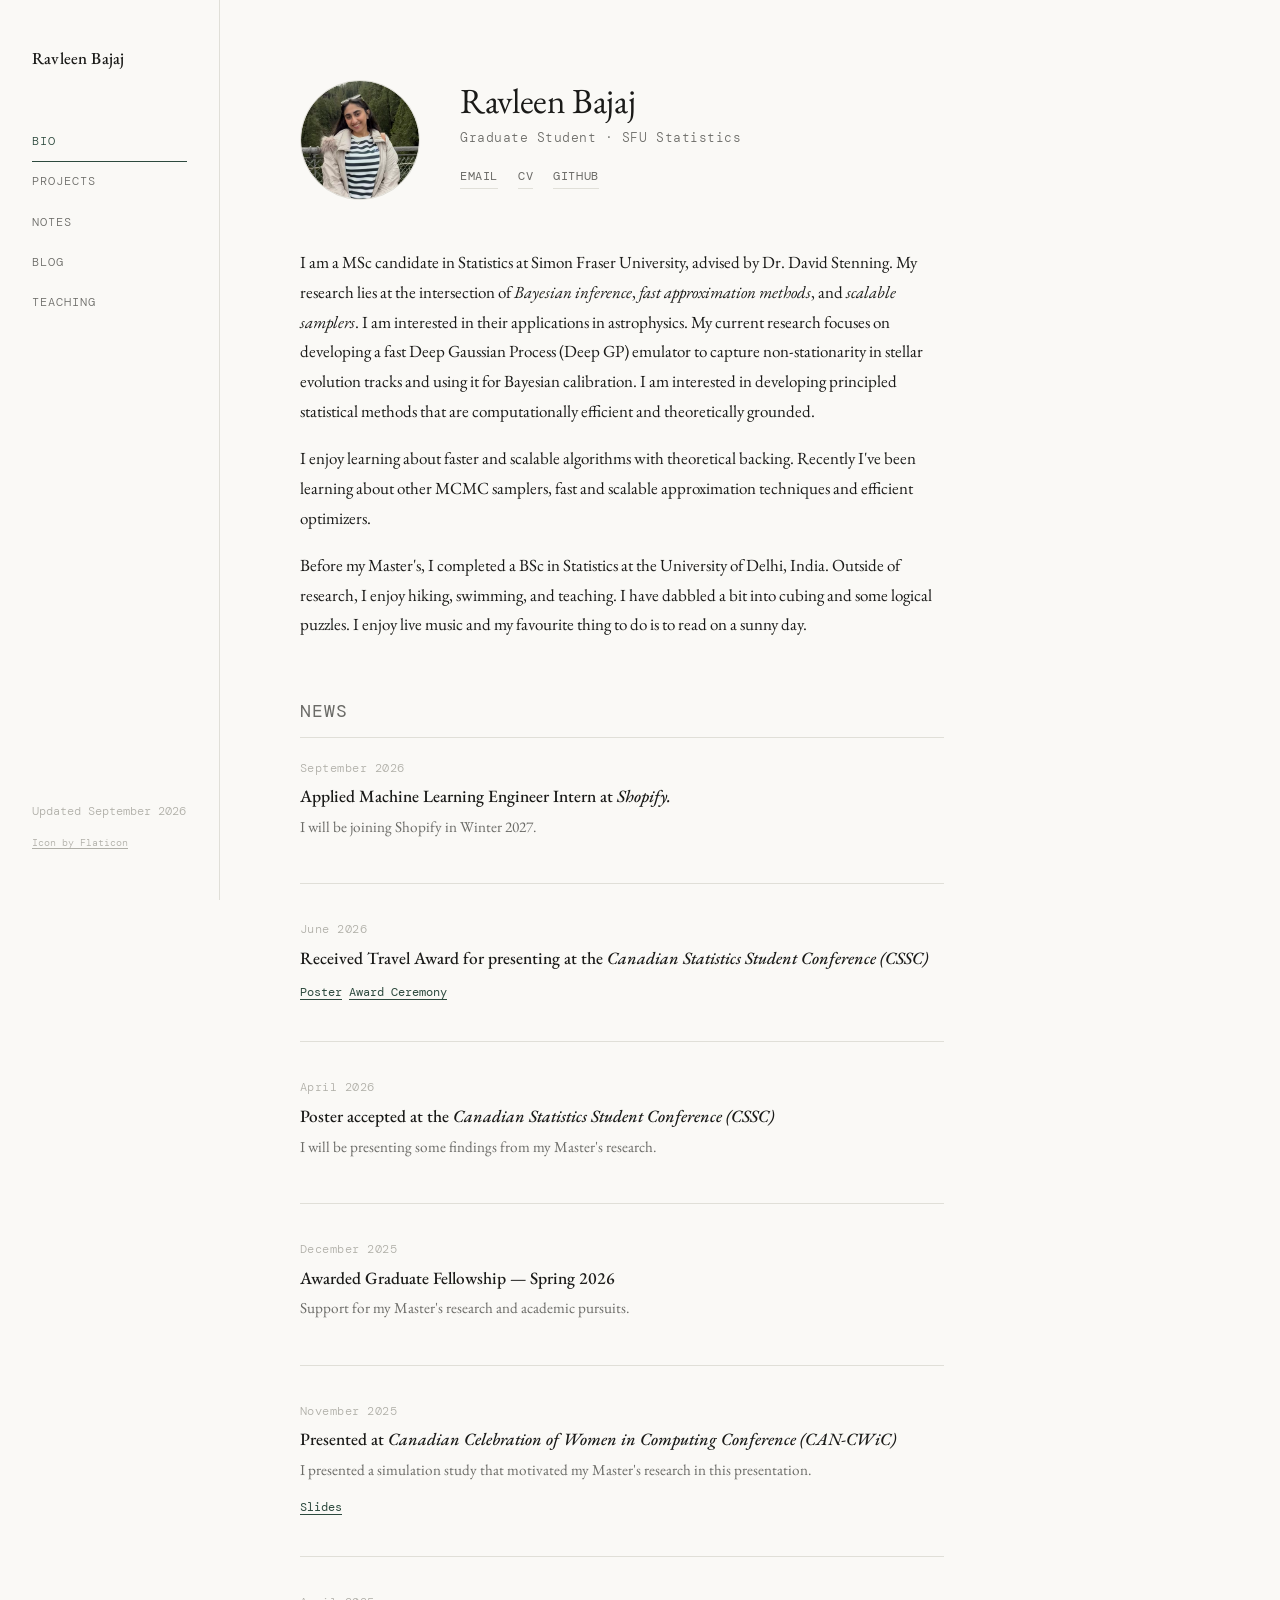
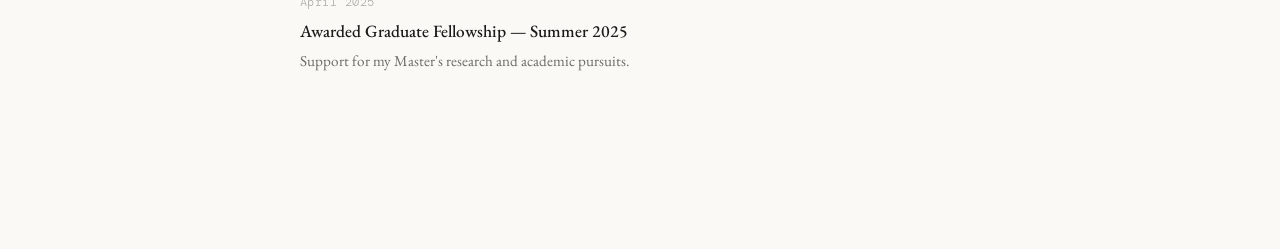
==== commit 5498b311: "Update index.html" ====
--- a/index.html
+++ b/index.html
@@ -447,16 +447,17 @@
     <p>
       I am a MSc candidate in Statistics at Simon Fraser University, advised by Dr. David Stenning.
       My research lies at the intersection of <em>Bayesian inference</em>, <em>fast approximation methods</em>,
-      and <em>scalable samplers</em>. I am broadly interested in developing principled statistical
-      methods that are computationally efficient and theoretically grounded.
+      and <em>scalable samplers</em>. I am interested in their applications in astrophysics. My current research focuses on developing a fast Deep Gaussian Process (Deep GP) 
+      emulator to capture non-stationarity in stellar evolution tracks and using it for Bayesian calibration.
+      I am interested in developing principled statistical methods that are computationally efficient and theoretically grounded.
+    </p>
+    <p>
+      
+      I enjoy learning about faster and scalable algorithms with theoretical backing.
+      Recently I've been learning about other MCMC samplers, fast and scalable approximation techniques and efficient optimizers.
     </p>
     <p>
       Before my Master's, I completed a BSc in Statistics at the University of Delhi, India.
-      I enjoy learning about faster and scalable algorithms with theoretical backing.
-      Recently I've been learning about MCMC samplers, GPs and Deep GPs and am exploring
-      their applications in astrostatistics.
-    </p>
-    <p>
       Outside of research, I enjoy hiking, swimming, and teaching. I have dabbled a bit into
       cubing and some logical puzzles. I enjoy live music and my favourite thing to do is to
       read on a sunny day.
@@ -1075,7 +1076,10 @@
 
 
     <div class="course">
-      <div class="course-term">Fall 2025, Fall 2026</div>
+      <div class="course-term-group" style="display: flex; flex-direction: column;">
+        <div class="course-term">Fall 2026</div>
+        <div class="course-term">Fall 2025</div>
+      </div>
       <div class="course-body">
         <h3>STAT 350 — Linear Models in Applied Statistics</h3>
         <p>
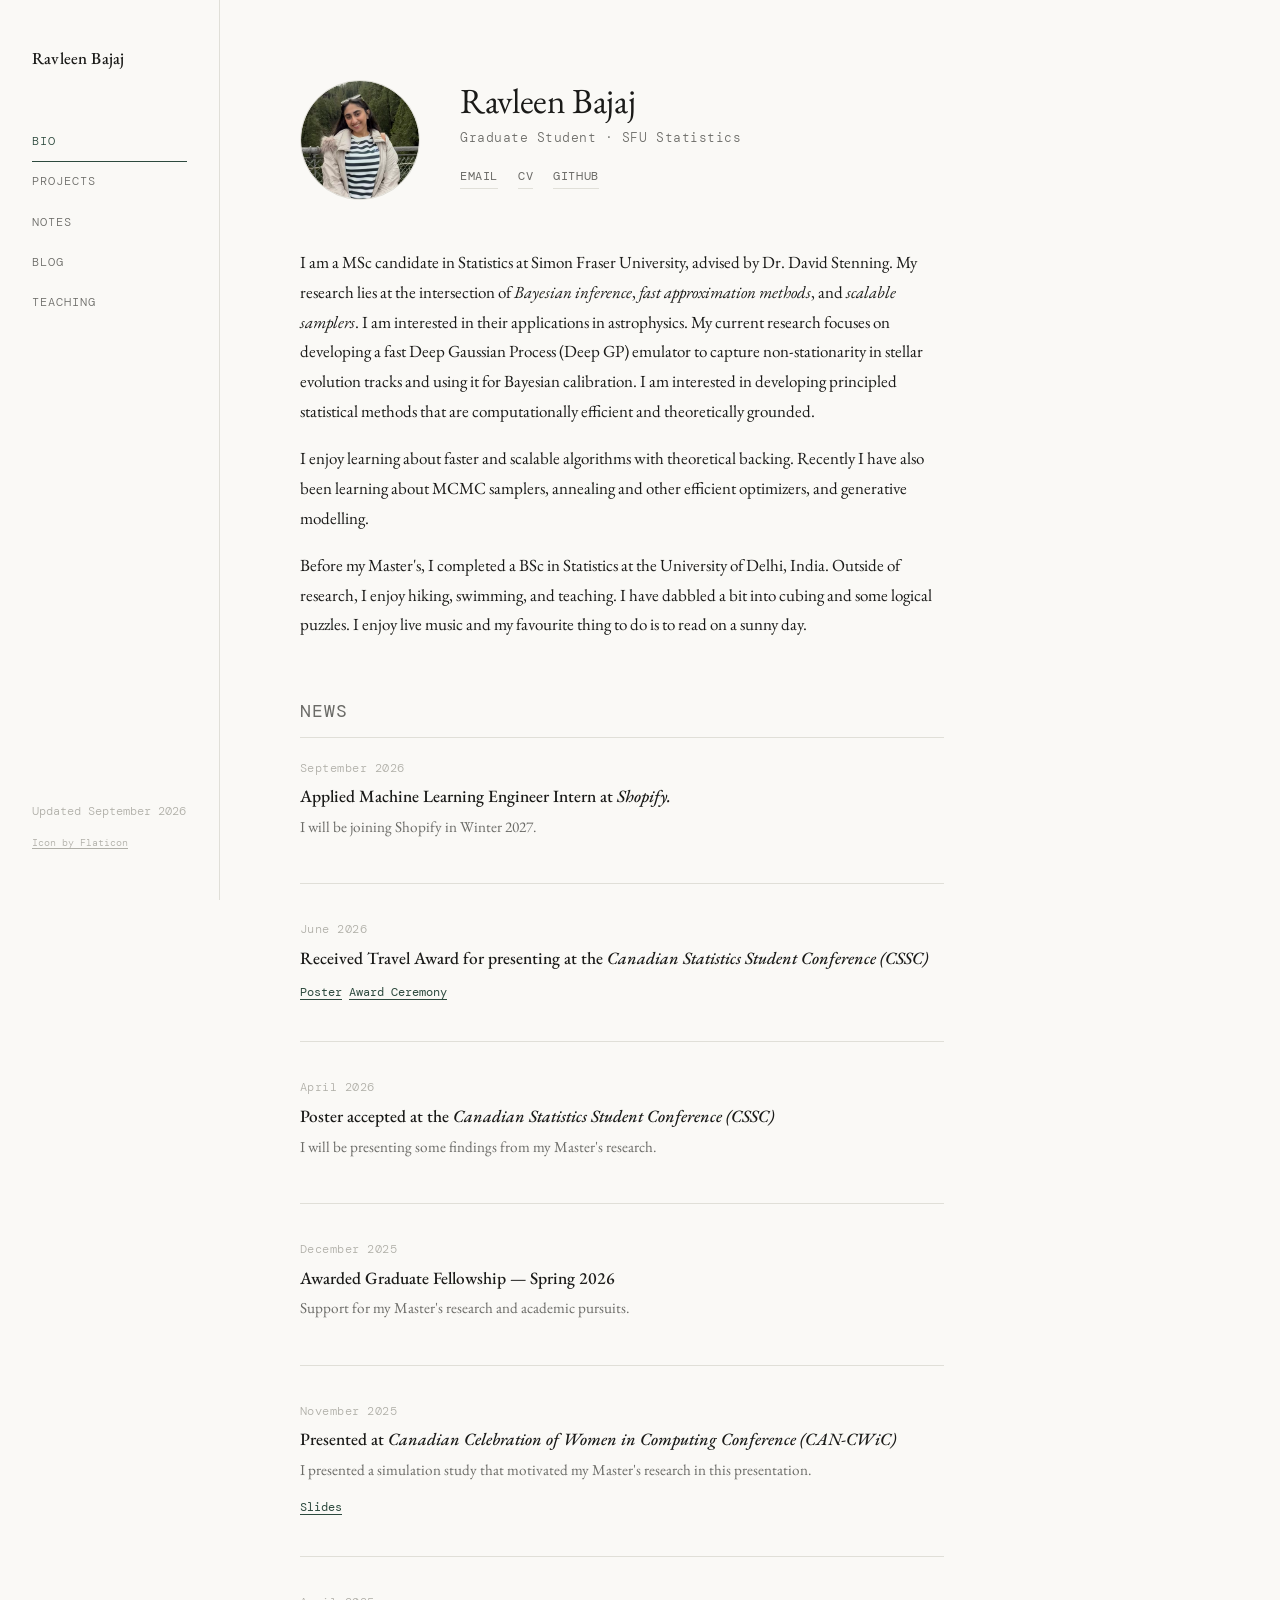
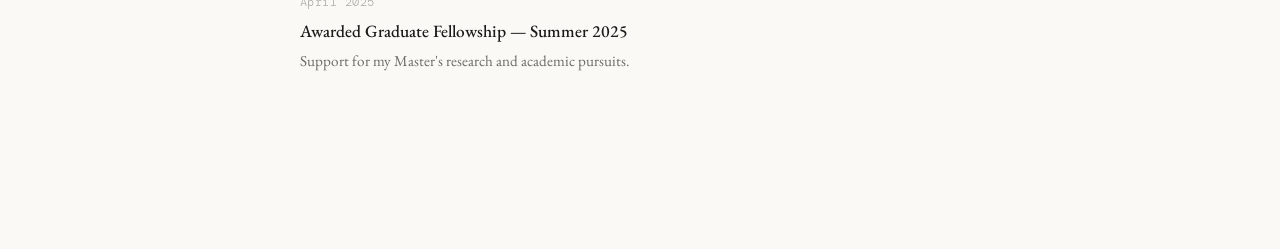
==== commit c8b7d193: "Revise personal interests in index.html Updated the text to improve clarity and add new topics of in" ====
--- a/index.html
+++ b/index.html
@@ -454,7 +454,7 @@
     <p>
       
       I enjoy learning about faster and scalable algorithms with theoretical backing.
-      Recently I've been learning about other MCMC samplers, fast and scalable approximation techniques and efficient optimizers.
+      Recently I have also been learning about MCMC samplers, annealing and other efficient optimizers, and generative modelling.
     </p>
     <p>
       Before my Master's, I completed a BSc in Statistics at the University of Delhi, India.
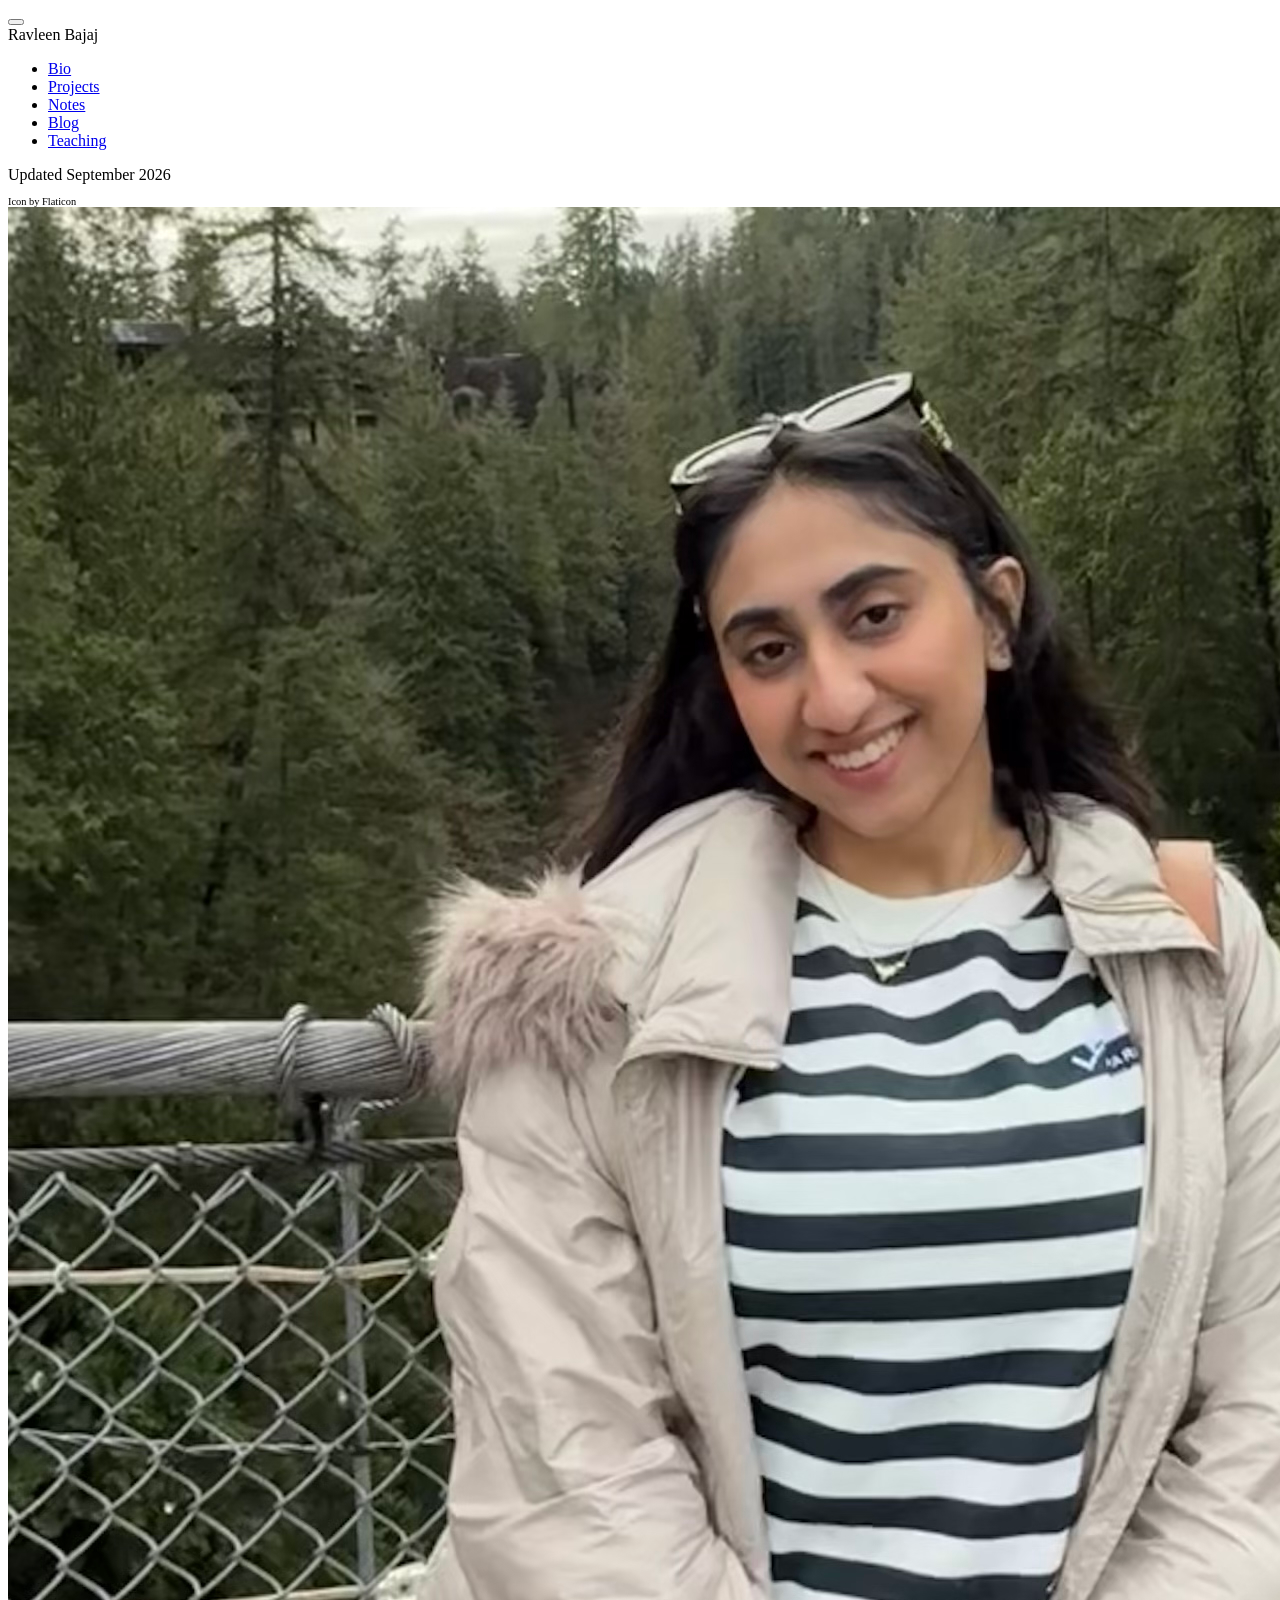
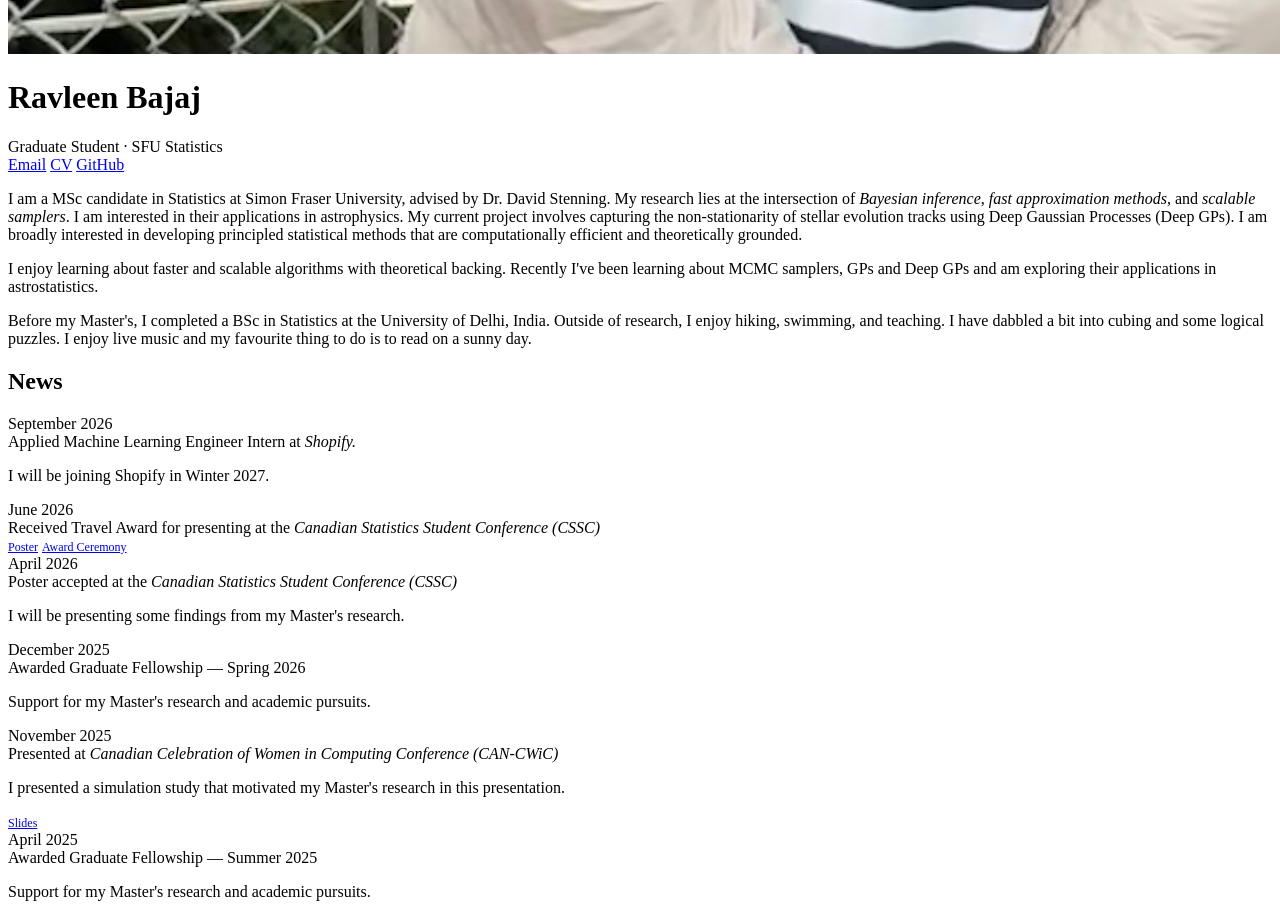
==== commit 937940f1: "Create initial index.html for personal website This HTML file serves as the main structure for Ravle" ====
--- a/index.html
+++ b/index.html
@@ -7,431 +7,31 @@
 <title>Ravleen Bajaj</title>
 <link rel="preconnect" href="https://fonts.googleapis.com">
 <link href="https://fonts.googleapis.com/css2?family=EB+Garamond:ital,wght@0,400;0,500;1,400&family=DM+Mono:wght@300;400&display=swap" rel="stylesheet">
-<style>
-  *, *::before, *::after { box-sizing: border-box; margin: 0; padding: 0; }
-  :root {
-    --serif: 'EB Garamond', Georgia, serif;
-    --mono: 'DM Mono', monospace;
-    --text: #1a1a18;
-    --muted: #6b6b67;
-    --faint: #b0afa8;
-    --border: #e0dfd8;
-    --bg: #faf9f6;
-    --surface: #f3f2ee;
-    --accent: #2d4a3e;
-    --accent-light: #e8eeeb;
-    --link: #2d4a3e;
-    --nav-w: 220px;
-  }
-  html { scroll-behavior: smooth; }
-  body {
-    font-family: var(--serif);
-    background: var(--bg);
-    color: var(--text);
-    font-size: 17px;
-    line-height: 1.75;
-    display: flex;
-    min-height: 100vh;
-  }
-  /* NAV */
-  nav {
-    position: fixed;
-    top: 0; left: 0;
-    width: var(--nav-w);
-    height: 100vh;
-    padding: 3rem 2rem;
-    display: flex;
-    flex-direction: column;
-    gap: 0;
-    border-right: 1px solid var(--border);
-    background: var(--bg);
-    z-index: 100;
-  }
-  .nav-name {
-    font-size: 1.05rem;
-    font-weight: 500;
-    letter-spacing: 0.01em;
-    margin-bottom: 0.25rem;
-    line-height: 1.3;
-  }
-  .nav-field {
-    font-size: 0.82rem;
-    color: var(--muted);
-    font-family: var(--mono);
-    font-weight: 300;
-    letter-spacing: 0.03em;
-    margin-bottom: 3rem;
-  }
-  nav ul { list-style: none; display: flex; flex-direction: column; gap: 0; }
-  nav ul li a {
-    font-family: var(--mono);
-    font-size: 0.78rem;
-    font-weight: 300;
-    letter-spacing: 0.08em;
-    text-transform: uppercase;
-    color: var(--muted);
-    text-decoration: none;
-    display: block;
-    padding: 0.55rem 0;
-    border-bottom: 1px solid transparent;
-    transition: color 0.2s, border-color 0.2s;
-  }
-  nav ul li a:hover,
-  nav ul li a.active { color: var(--accent); }
-  nav ul li a.active { border-bottom-color: var(--accent); }
-  .nav-footer {
-    margin-top: auto;
-    font-size: 0.72rem;
-    font-family: var(--mono);
-    color: var(--faint);
-    font-weight: 300;
-  }
-  /* MAIN */
-  main {
-    margin-left: var(--nav-w);
-    width: calc(100% - var(--nav-w));
-    padding: 0;
-  }
-  /* PAGES */
-  .page {
-    display: none;
-    min-height: 100vh;
-    padding: 5rem 6rem 6rem 5rem;
-    max-width: 820px;
-    animation: fadeIn 0.3s ease;
-  }
-  .page.active { display: block; }
-  @keyframes fadeIn {
-    from { opacity: 0; transform: translateY(8px); }
-    to   { opacity: 1; transform: translateY(0); }
-  }
-  /* TYPOGRAPHY */
-  h1 {
-    font-size: 2.2rem;
-    font-weight: 400;
-    line-height: 1.2;
-    margin-bottom: 0.5rem;
-    letter-spacing: -0.01em;
-  }
-  h2 {
-    font-size: 1.1rem;
-    font-weight: 400;
-    font-family: var(--mono);
-    letter-spacing: 0.06em;
-    text-transform: uppercase;
-    color: var(--muted);
-    margin: 3.5rem 0 1.25rem;
-    padding-bottom: 0.6rem;
-    border-bottom: 1px solid var(--border);
-  }
-  h3 {
-    font-size: 1.05rem;
-    font-weight: 500;
-    margin-bottom: 0.2rem;
-  }
-  p { margin-bottom: 1.1rem; color: var(--text); }
-  a { color: var(--link); text-decoration: underline; text-underline-offset: 3px; }
-  em { font-style: italic; }
-  /* BIO PAGE */
-  .bio-header {
-    display: flex;
-    align-items: flex-start;
-    gap: 2.5rem;
-    margin-bottom: 3rem;
-  }
-  .photo-placeholder {
-    width: 120px;
-    height: 120px;
-    border-radius: 50%;
-    background: var(--surface);
-    border: 1px solid var(--border);
-    flex-shrink: 0;
-    display: flex;
-    align-items: center;
-    justify-content: center;
-    overflow: hidden;
-  }
-  .photo-placeholder img {
-    width: 100%;
-    height: 100%;
-    object-fit: cover;
-    border-radius: 50%;
-  }
-  .photo-placeholder svg { opacity: 0.3; }
-  .bio-title h1 { margin-bottom: 0.3rem; }
-  .bio-subtitle {
-    font-family: var(--mono);
-    font-size: 0.82rem;
-    font-weight: 300;
-    color: var(--muted);
-    letter-spacing: 0.04em;
-    margin-bottom: 1rem;
-  }
-  .bio-links {
-    display: flex;
-    gap: 1.25rem;
-    flex-wrap: wrap;
-  }
-  .bio-links a {
-    font-family: var(--mono);
-    font-size: 0.75rem;
-    letter-spacing: 0.05em;
-    color: var(--muted);
-    text-decoration: none;
-    text-transform: uppercase;
-    border-bottom: 1px solid var(--border);
-    padding-bottom: 1px;
-    transition: color 0.2s, border-color 0.2s;
-  }
-  .bio-links a:hover { color: var(--accent); border-color: var(--accent); }
-  /* ENTRY CARDS */
-  .entry {
-    margin-bottom: 2.2rem;
-    padding-bottom: 2.2rem;
-    border-bottom: 1px solid var(--border);
-  }
-  .entry:last-child { border-bottom: none; }
-  .entry-meta {
-    font-family: var(--mono);
-    font-size: 0.75rem;
-    font-weight: 300;
-    color: var(--faint);
-    letter-spacing: 0.04em;
-    margin-bottom: 0.35rem;
-  }
-  .entry-title {
-    font-size: 1.08rem;
-    font-weight: 500;
-    margin-bottom: 0.4rem;
-    line-height: 1.4;
-  }
-  .entry-desc {
-    font-size: 0.95rem;
-    color: var(--muted);
-    margin-bottom: 0.5rem;
-    line-height: 1.65;
-  }
-  .tag {
-    display: inline-block;
-    font-family: var(--mono);
-    font-size: 0.68rem;
-    font-weight: 300;
-    letter-spacing: 0.05em;
-    background: var(--surface);
-    color: var(--muted);
-    padding: 2px 8px;
-    border-radius: 2px;
-    margin-right: 6px;
-    margin-top: 4px;
-    border: 1px solid var(--border);
-  }
-  .tag.accent {
-    background: var(--accent-light);
-    color: var(--accent);
-    border-color: var(--accent-light);
-  }
-  /* NOTES */
-  .note-grid {
-    display: grid;
-    grid-template-columns: repeat(auto-fill, minmax(220px, 1fr));
-    gap: 1.25rem;
-    margin-top: 0.5rem;
-  }
-  .note-card {
-    background: var(--surface);
-    border: 1px solid var(--border);
-    border-radius: 3px;
-    padding: 1.25rem 1.25rem 1rem;
-    cursor: pointer;
-    transition: border-color 0.2s, background 0.2s;
-    text-decoration: none;
-    color: var(--text);
-    display: block;
-  }
-  .note-card:hover {
-    border-color: var(--accent);
-    background: var(--accent-light);
-    color: var(--text);
-    text-decoration: none;
-  }
-  .note-card h3 {
-    font-size: 0.95rem;
-    margin-bottom: 0.4rem;
-    line-height: 1.35;
-  }
-  .note-card p {
-    font-size: 0.82rem;
-    color: var(--muted);
-    margin-bottom: 0;
-    line-height: 1.5;
-  }
-  /* SOURCE / BLOG LANDING GRID */
-  .source-grid {
-    display: grid;
-    grid-template-columns: repeat(auto-fit, minmax(240px, 1fr));
-    gap: 1.25rem;
-    margin-top: 1.5rem;
-  }
-  .source-card {
-    background: var(--surface);
-    border: 1px solid var(--border);
-    border-radius: 3px;
-    padding: 1.5rem 1.5rem 1.25rem;
-    cursor: pointer;
-    text-align: left;
-    transition: border-color 0.2s, background 0.2s;
-    width: 100%;
-    font-family: var(--serif);
-  }
-  .source-card:hover { border-color: var(--accent); background: var(--accent-light); }
-  .source-card .card-label {
-    font-family: var(--mono);
-    font-size: 0.68rem;
-    font-weight: 300;
-    letter-spacing: 0.08em;
-    text-transform: uppercase;
-    color: var(--faint);
-    margin-bottom: 0.5rem;
-    display: block;
-  }
-  .source-card h3 { font-size: 1.05rem; font-weight: 500; margin-bottom: 0.3rem; }
-  .source-card p { font-size: 0.85rem; color: var(--muted); margin-bottom: 0; line-height: 1.5; }
-  /* BACK BUTTON */
-  .back-btn {
-    font-family: var(--mono);
-    font-size: 0.75rem;
-    letter-spacing: 0.06em;
-    text-transform: uppercase;
-    color: var(--muted);
-    background: none;
-    border: none;
-    cursor: pointer;
-    padding: 0;
-    margin-bottom: 2.5rem;
-    display: flex;
-    align-items: center;
-    gap: 0.4rem;
-    transition: color 0.2s;
-  }
-  .back-btn:hover { color: var(--accent); }
-  /* BLOG POST BODY */
-  .blog-body {
-    margin-top: 2rem;
-    border-top: 1px solid var(--border);
-    padding-top: 2rem;
-  }
-  .blog-body p { font-size: 1rem; line-height: 1.85; margin-bottom: 1.3rem; }
-  .blog-body h3 {
-    font-size: 1.15rem;
-    font-weight: 500;
-    margin: 2.5rem 0 0.75rem;
-    font-family: var(--serif);
-  }
-  .blog-body blockquote {
-    border-left: 2px solid var(--border);
-    margin: 1.5rem 0;
-    padding: 0.25rem 0 0.25rem 1.25rem;
-    color: var(--muted);
-    font-style: italic;
-  }
-  .part-label {
-    font-family: var(--mono);
-    font-size: 0.68rem;
-    font-weight: 300;
-    letter-spacing: 0.08em;
-    text-transform: uppercase;
-    color: var(--faint);
-    margin-bottom: 0.5rem;
-    display: block;
-  }
-  /* TEACHING */
-  .course {
-    display: flex;
-    gap: 2rem;
-    margin-bottom: 2rem;
-    padding-bottom: 2rem;
-    border-bottom: 1px solid var(--border);
-  }
-  .course:last-child { border-bottom: none; }
-  .course-term {
-    font-family: var(--mono);
-    font-size: 0.75rem;
-    font-weight: 300;
-    color: var(--faint);
-    white-space: nowrap;
-    padding-top: 4px;
-    min-width: 80px;
-  }
-  .course-body h3 { margin-bottom: 0.2rem; }
-  .course-body p { font-size: 0.93rem; color: var(--muted); margin-bottom: 0.5rem; }
-  /* MOBILE MENU */
-  .hamburger {
-    display: none;
-    position: fixed;
-    top: 1.2rem; left: 1.2rem;
-    z-index: 200;
-    background: var(--bg);
-    border: 1px solid var(--border);
-    width: 36px; height: 36px;
-    border-radius: 3px;
-    cursor: pointer;
-    align-items: center;
-    justify-content: center;
-    flex-direction: column;
-    gap: 5px;
-    padding: 0;
-  }
-  .hamburger span {
-    display: block;
-    width: 16px;
-    height: 1px;
-    background: var(--text);
-  }
-  @media (max-width: 768px) {
-    nav { transform: translateX(-100%); transition: transform 0.3s ease; }
-    nav.open { transform: translateX(0); box-shadow: 4px 0 24px rgba(0,0,0,0.08); }
-    main { margin-left: 0; width: 100%; }
-    .page { padding: 4rem 1.5rem 4rem; }
-    .hamburger { display: flex; }
-    .bio-header { flex-direction: column; gap: 1.5rem; }
-    h1 { font-size: 1.8rem; }
-    .course { flex-direction: column; gap: 0.5rem; }
-  }
-</style>
+<link rel="stylesheet" href="style.css">
 </head>
 <body>
+<button class="hamburger" id="hamburger" aria-label="Menu"><span></span><span></span><span></span></button>
 
-<!-- Hamburger -->
-<button class="hamburger" id="hamburger" aria-label="Menu">
-  <span></span><span></span><span></span>
-</button>
-
-<!-- Navigation -->
 <nav id="nav">
   <div class="nav-name">Ravleen Bajaj</div>
   <div class="nav-field"></div>
   <ul>
-    <li><a href="#" data-page="bio" class="active">Bio</a></li>
-    <li><a href="#" data-page="projects">Projects</a></li>
-    <li><a href="#" data-page="notes">Notes</a></li>
-    <li><a href="#" data-page="blog">Blog</a></li>
-    <li><a href="#" data-page="teaching">Teaching</a></li>
+    <li><a href="index.html" class="active">Bio</a></li>
+    <li><a href="projects.html">Projects</a></li>
+    <li><a href="notes.html">Notes</a></li>
+    <li><a href="blog.html">Blog</a></li>
+    <li><a href="teaching.html">Teaching</a></li>
   </ul>
-  <div class="nav-footer">Updated September 2026</div> 
+  <div class="nav-footer">Updated September 2026</div>
   <div style="margin-top: 0.75rem; font-size: 0.65rem; font-family: var(--mono); color: var(--faint); font-weight: 300;">
-    <a href="https://www.flaticon.com/free-icons/gaussian-function" title="gaussian function icons" style="color: var(--faint); text-underline-offset: 2px;">
-      Icon by Flaticon
-    </a>
+    <a href="https://www.flaticon.com/free-icons/gaussian-function" title="gaussian function icons" style="color: var(--faint); text-underline-offset: 2px;">Icon by Flaticon</a>
   </div>
-</nav> 
+</nav>
 
-<!-- Main Content -->
 <main>
-
-  <!-- BIO PAGE -->
-  <section class="page active" id="bio">
+  <div class="page-content">
     <div class="bio-header">
-      <div class="photo-placeholder" id="photoHolder">
+      <div class="photo-placeholder">
         <img src="profile-pic.jpg" alt="Ravleen Bajaj">
       </div>
       <div class="bio-title">
@@ -444,17 +44,19 @@
         </div>
       </div>
     </div>
+
     <p>
       I am a MSc candidate in Statistics at Simon Fraser University, advised by Dr. David Stenning.
       My research lies at the intersection of <em>Bayesian inference</em>, <em>fast approximation methods</em>,
-      and <em>scalable samplers</em>. I am interested in their applications in astrophysics. My current research focuses on developing a fast Deep Gaussian Process (Deep GP) 
-      emulator to capture non-stationarity in stellar evolution tracks and using it for Bayesian calibration.
-      I am interested in developing principled statistical methods that are computationally efficient and theoretically grounded.
+      and <em>scalable samplers</em>. I am interested in their applications in astrophysics. My current project involves
+      capturing the non-stationarity of stellar evolution tracks using Deep Gaussian Processes (Deep GPs).
+      I am broadly interested in developing principled statistical
+      methods that are computationally efficient and theoretically grounded.
     </p>
     <p>
-      
       I enjoy learning about faster and scalable algorithms with theoretical backing.
-      Recently I have also been learning about MCMC samplers, annealing and other efficient optimizers, and generative modelling.
+      Recently I've been learning about MCMC samplers, GPs and Deep GPs and am exploring
+      their applications in astrostatistics.
     </p>
     <p>
       Before my Master's, I completed a BSc in Statistics at the University of Delhi, India.
@@ -464,24 +66,20 @@
     </p>
 
     <h2>News</h2>
-   <div class="entry">
+    <div class="entry">
       <div class="entry-meta">September 2026</div>
       <div class="entry-title">Applied Machine Learning Engineer Intern at <em>Shopify.</em></div>
       <p class="entry-desc">I will be joining Shopify in Winter 2027.</p>
     </div>
-   <div class="entry">
+    <div class="entry">
       <div class="entry-meta">June 2026</div>
-      <div class="entry-title">Received Travel Award for presenting at the <em>Canadian Statistics Student Conference (CSSC) </em></div>
-      <small style="font-family: var(--mono); font-size: 0.75rem; color: var(--muted);">
-        <a href="CSSC_2026_Poster.pdf">Poster</a>
-      </small>
-      <small style="font-family: var(--mono); font-size: 0.75rem; color: var(--muted);">
-        <a href="poster-travel-award.jpg">Award Ceremony</a>
-      </small>
+      <div class="entry-title">Received Travel Award for presenting at the <em>Canadian Statistics Student Conference (CSSC)</em></div>
+      <small style="font-family: var(--mono); font-size: 0.75rem; color: var(--muted);"><a href="CSSC_2026_Poster.pdf">Poster</a></small>
+      <small style="font-family: var(--mono); font-size: 0.75rem; color: var(--muted);"><a href="poster-travel-award.jpg">Award Ceremony</a></small>
     </div>
     <div class="entry">
       <div class="entry-meta">April 2026</div>
-      <div class="entry-title">Poster accepted at the <em>Canadian Statistics Student Conference (CSSC) </em></div>
+      <div class="entry-title">Poster accepted at the <em>Canadian Statistics Student Conference (CSSC)</em></div>
       <p class="entry-desc">I will be presenting some findings from my Master's research.</p>
     </div>
     <div class="entry">
@@ -489,702 +87,20 @@
       <div class="entry-title">Awarded Graduate Fellowship — Spring 2026</div>
       <p class="entry-desc">Support for my Master's research and academic pursuits.</p>
     </div>
-   <div class="entry">
+    <div class="entry">
       <div class="entry-meta">November 2025</div>
       <div class="entry-title">Presented at <em>Canadian Celebration of Women in Computing Conference (CAN-CWiC)</em></div>
       <p class="entry-desc">I presented a simulation study that motivated my Master's research in this presentation.</p>
-      <small style="font-family: var(--mono); font-size: 0.75rem; color: var(--muted);">
-        <a href="can_cwic_slides.pdf">Slides</a>
-      </small>
+      <small style="font-family: var(--mono); font-size: 0.75rem; color: var(--muted);"><a href="can_cwic_slides.pdf">Slides</a></small>
     </div>
     <div class="entry">
       <div class="entry-meta">April 2025</div>
       <div class="entry-title">Awarded Graduate Fellowship — Summer 2025</div>
       <p class="entry-desc">Support for my Master's research and academic pursuits.</p>
     </div>
-   
-  </section>
-
-  <!-- PROJECTS PAGE -->
-  <section class="page" id="projects">
-    <h1>Projects</h1>
-
-    <h2>Master's Thesis (Ongoing)</h2>
-    <div class="entry">
-      <div class="entry-meta">2025–Present</div>
-      <div class="entry-title">Emulation and Bayesian Calibration of Stellar Evolution Models Using Deep Gaussian Processes</div>
-      <p class="entry-desc">
-        Stellar evolution models are fundamental tools in astrophysics; these models exhibit complex,
-        nonstationary behavior, particularly in late evolutionary stages. This makes direct calibration
-        to observational data challenging and computationally expensive. We develop a statistical
-        framework for emulation and calibration of stellar evolution models using Deep Gaussian Processes
-        (DeepGPs). To efficiently incorporate the high-dimensional and non-stationary simulator response
-        surface, we fit a DeepGP emulator trained on simulated stellar evolution data. The emulator takes
-        as inputs physical properties of a star and outputs the expected brightness in several wide
-        wavelength bands of light. We adopt a multi-stage, modular approach to both emulation and
-        calibration, allowing for pragmatic inference while retaining uncertainty quantification.
-        Results demonstrate a robust framework, confirming that DeepGP emulation facilitates the capture
-        of non-stationary structures in stellar evolution tracks.
-      </p>
-      <span class="tag accent">Deep Gaussian Processes</span>
-      <span class="tag">Bayesian Calibration</span>
-      <span class="tag">Astrostatistics</span>
-      <br>
-      <small style="font-family: var(--mono); font-size: 0.75rem; color: var(--muted);">
-        Supervised by: Dr. David Stenning &nbsp;·&nbsp;
-        <a href="can_cwic_slides.pdf">Introductory Slides</a>
-        <a href="CSSC_2026_Poster.pdf">Poster</a>
-      </small>
-    </div>
-
-    <h2>Other Projects</h2>
-    <div class="entry">
-   <div class="entry-meta">Project</div>
-   <div class="entry-title">SimpleGPT: Autoregressive Language Model from Scratch in JAX</div>
-   <p class="entry-desc">
-     Implemented a GPT-style transformer from scratch in JAX and Flax, without
-     using any high-level model libraries. The architecture includes multi-head
-     causal self-attention, learned positional embeddings, and stacked transformer
-     blocks with pre-norm residual connections. Training uses a JIT-compiled loop
-     with jax.value_and_grad, AdamW, and cosine learning rate decay.
-     Trained a character-level model on the Tiny Shakespeare corpus (~1M tokens);
-     loss drops from 4.96 to 2.63 over 3000 steps with no significant overfitting.
-   </p>
-   <span class="tag accent">JAX</span>
-   <span class="tag">Transformers</span>
-   <span class="tag">Language Modelling</span>
-   <br>
-   <small style="font-family: var(--mono); font-size: 0.75rem; color: var(--muted);">
-     <a href="https://github.com/ravleenbajaj/SimpleGPT-Using-JAX">GitHub</a>
-   </small>
- </div>
-    <div class="entry">
-      <div class="entry-meta">Project</div>
-      <div class="entry-title">Annealed Sequential Monte Carlo for Bayesian Logistic Regression</div>
-      <p class="entry-desc">
-        This project is a simple example that I was exploring while I was learning about SMC.
-        It demonstrates how to use Sequential Monte Carlo with annealing to sample from posterior
-        distributions of logistic regression coefficients. The algorithm gradually transitions from
-        the prior distribution (&beta;=0) to the posterior distribution (&beta;=1), making it
-        particularly effective for complex, multimodal posteriors.
-      </p>
-      <span class="tag accent">MCMC Samplers</span>
-      <span class="tag">Annealed SMC</span>
-      <br>
-      <small style="font-family: var(--mono); font-size: 0.75rem; color: var(--muted);">
-        <a href="https://github.com/ravleenbajaj/smc-breastcancer">GitHub</a>
-      </small>
-    </div>
-
-    <div class="entry">
-      <div class="entry-meta">Project</div>
-      <div class="entry-title">Reduction of Small-Sample Bias of GLM Parameter Estimates</div>
-      <p class="entry-desc">
-        This project examines the performance of three bias reduction techniques for Maximum Likelihood
-        Estimation in GLMs: Asymptotic Bias Correction (adjusts MLE estimates using first-order bias
-        approximation), Firth's Method (modifies the score function to reduce bias while preserving
-        invariance properties), and Log-F Prior Method (a Bayesian-inspired technique that allows
-        incorporation of prior information).
-      </p>
-      <span class="tag accent">Bias Reduction</span>
-      <span class="tag">Firth Method</span>
-      <br>
-      <small style="font-family: var(--mono); font-size: 0.75rem; color: var(--muted);">
-        With Samir Arora, Annie Yao
-        &nbsp;·&nbsp; <a href="STAT851-ProjectReport-pages.pdf">Report</a>
-        &nbsp;·&nbsp; <a href="https://github.com/ravleenbajaj/Reduction-of-Small-Sample-Bias">GitHub</a>
-      </small>
-    </div>
-  </section>
-
-  <!-- NOTES PAGE -->
-  <section class="page" id="notes">
-
-    <!-- Landing -->
-    <div id="notes-home">
-      <h1>Notes</h1>
-      <p style="color: var(--muted); font-size: 0.95rem; margin-bottom: 2.5rem;">
-        Expository notes, proofs, and reading material I have written for my own understanding or for courses.
-      </p>
-      <div class="source-grid">
-        <button class="source-card" onclick="showNotes('stat350')">
-          <span class="card-label">SFU · Undergraduate</span>
-          <h3>STAT 350</h3>
-          <p>Linear Models in Applied Statistics — tutorial slides and worked examples</p>
-        </button>
-        <button class="source-card" onclick="showNotes('bda')">
-          <span class="card-label">Textbook</span>
-          <h3>Bayesian Data Analysis</h3>
-          <p>Gelman et al. — chapter-by-chapter notes organized by part</p>
-        </button>
-      </div>
-    </div>
-
-    <!-- STAT 350 subpage -->
-    <div id="notes-stat350" class="notes-subpage" style="display:none;">
-      <button class="back-btn" onclick="showNotesHome()">← Notes</button>
-      <h1>STAT 350</h1>
-      <p style="color: var(--muted); font-size: 0.95rem; margin-bottom: 2.5rem;">
-        Tutorial slides from STAT 350 — Linear Models in Applied Statistics. Corrections are welcome :)
-      </p>
-
-      <h2>Simple Linear Regression - Introduction</h2>
-      <div class="note-grid">
-        <a class="note-card" href="STAT350-Tutorials/STAT350_Tutorial1.pdf">
-          <h3>Tutorial 1</h3>
-          <p>Types of Variables, Simple Linear Regression, and PPDAC</p>
-        </a>
-        <a class="note-card" href="STAT350-Tutorials/STAT350_Tutorial2.pdf">
-          <h3>Tutorial 2</h3>
-          <p>Simple Linear Regression</p>
-        </a>
-       
-      </div>
-
-      <h2>Simple Linear Regression - Inference</h2>
-      <div class="note-grid">
-        <a class="note-card" href="STAT350-Tutorials/STAT350_Tutorial3.pdf">
-          <h3>Tutorial 3</h3>
-          <p>Model Assessment, Confidence Intervals, and Hypothesis Tests</p>
-        </a>
-        <a class="note-card" href="STAT350-Tutorials/STAT350_Tutorial4.pdf">
-          <h3>Tutorial 4</h3>
-          <p>Model Assessment and Hypothesis Tests (Continued)</p>
-        </a>
-        <a class="note-card" href="STAT350-Tutorials/STAT350_Tutorial5.pdf">
-          <h3>Tutorial 5</h3>
-          <p>Model Assessment(Continued), Prediction Intervals and Sums of
-           Squares</p>
-        </a>
-        <a class="note-card" href="STAT350-Tutorials/STAT350_Tutorial6.pdf">
-          <h3>Tutorial 6</h3>
-          <p>Matrix Representation</p>
-        </a>
-      </div>
-
-      <h2>Multiple Linear Regression</h2>
-      <div class="note-grid">
-        <a class="note-card" href="STAT350-Tutorials/STAT350_Tutorial7.pdf">
-          <h3>Tutorial 7</h3>
-          <p>"Adjustment” in a multiple linear regression model</p>
-        </a>
-        <a class="note-card" href="STAT350-Tutorials/STAT350_Tutorial8.pdf">
-          <h3>Tutorial 8</h3>
-          <p>Multicollinearity</p>
-        </a>
-        <a class="note-card" href="STAT350-Tutorials/STAT350_Tutorial9.pdf">
-          <h3>Tutorial 9</h3>
-          <p>Polynomial Regression</p>
-        </a>
-      </div>
-
-      <h2>Interactions and Practice Problems</h2>
-      <div class="note-grid">
-        <a class="note-card" href="STAT350-Tutorials/STAT350_Tutorial10.pdf">
-          <h3>Tutorial 10</h3>
-          <p>Practice Problems</p>
-        </a>
-        <a class="note-card" href="STAT350-Tutorials/STAT350_Tutorial11.pdf">
-          <h3>Tutorial 11</h3>
-          <p>Interpretation of Interactions With Binary Predictors</p>
-        </a>
-        <a class="note-card" href="STAT350-Tutorials/STAT350_Tutorial12.pdf">
-          <h3>Tutorial 12</h3>
-          <p>Interactions Involving Categorical Predictors</p>
-        </a>
-      </div>
-    </div>
-
-    <!-- BDA subpage -->
-    <div id="notes-bda" class="notes-subpage" style="display:none;">
-      <button class="back-btn" onclick="showNotesHome()">← Notes</button>
-      <h1>Bayesian Data Analysis</h1>
-      <p style="color: var(--muted); font-size: 0.95rem; margin-bottom: 2.5rem;">
-        Gelman, Carlin, Stern, Dunson, Vehtari &amp; Rubin. Chapter notes organized by part. This page is under construction.
-      </p>
-
-     <!--
-      <h2>Part I — Fundamentals of Bayesian Inference</h2>
-      <div class="note-grid">
-        <a class="note-card" href="#">
-          <span class="part-label">Chapter 1</span>
-          <h3>Probability and Inference</h3>
-          <p>The three steps of Bayesian analysis; basic probability notation</p>
-        </a>
-        <a class="note-card" href="#">
-          <span class="part-label">Chapter 2</span>
-          <h3>Single-Parameter Models</h3>
-          <p>Binomial, Poisson, normal models; conjugate priors</p>
-        </a>
-        <a class="note-card" href="#">
-          <span class="part-label">Chapter 3</span>
-          <h3>Multi-Parameter Models</h3>
-          <p>Normal with unknown mean and variance; multinomial models</p>
-        </a>
-        <a class="note-card" href="#">
-          <span class="part-label">Chapter 4</span>
-          <h3>Asymptotics &amp; Connections to Non-Bayesian Approaches</h3>
-          <p>Normal approximation; frequentist properties of Bayesian inference</p>
-        </a>
-        <a class="note-card" href="#">
-          <span class="part-label">Chapter 5</span>
-          <h3>Hierarchical Models</h3>
-          <p>Exchangeability; hyperpriors; shrinkage and pooling</p>
-        </a>
-      </div>
-
-      <h2>Part II — Fundamentals of Bayesian Data Analysis</h2>
-      <div class="note-grid">
-        <a class="note-card" href="#">
-          <span class="part-label">Chapter 6</span>
-          <h3>Model Checking</h3>
-          <p>Posterior predictive checks; sensitivity analysis</p>
-        </a>
-        <a class="note-card" href="#">
-          <span class="part-label">Chapter 7</span>
-          <h3>Evaluating, Comparing &amp; Expanding Models</h3>
-          <p>Cross-validation; information criteria; Bayes factors</p>
-        </a>
-        <a class="note-card" href="#">
-          <span class="part-label">Chapter 8</span>
-          <h3>Modeling Accounting for Data Collection</h3>
-          <p>Ignorability; sample surveys; censoring and truncation</p>
-        </a>
-        <a class="note-card" href="#">
-          <span class="part-label">Chapter 9</span>
-          <h3>Decision Analysis</h3>
-          <p>Bayesian decision theory; utility functions; optimal actions</p>
-        </a>
-        <a class="note-card" href="#">
-          <span class="part-label">Chapter 10</span>
-          <h3>Introduction to Bayesian Computation</h3>
-          <p>Numerical integration; direct and indirect simulation methods</p>
-        </a>
-      </div>
-
-      <h2>Part III — Advanced Computation</h2>
-      <div class="note-grid">
-        <a class="note-card" href="#">
-          <span class="part-label">Chapter 11</span>
-          <h3>Basics of Markov Chain Simulation</h3>
-          <p>Metropolis-Hastings; Gibbs sampling; convergence diagnostics</p>
-        </a>
-        <a class="note-card" href="#">
-          <span class="part-label">Chapter 12</span>
-          <h3>Computationally Efficient Simulation</h3>
-          <p>Hamiltonian Monte Carlo; slice sampling; adaptive methods</p>
-        </a>
-        <a class="note-card" href="#">
-          <span class="part-label">Chapter 13</span>
-          <h3>Modal and Distributional Approximations</h3>
-          <p>Laplace approximation; variational Bayes; EP</p>
-        </a>
-        <a class="note-card" href="#">
-          <span class="part-label">Chapter 14</span>
-          <h3>Introduction to Regression Models</h3>
-          <p>Bayesian linear regression; prior specification; prediction</p>
-        </a>
-        <a class="note-card" href="#">
-          <span class="part-label">Chapter 15</span>
-          <h3>Hierarchical Linear Models</h3>
-          <p>Multilevel regression; partial pooling; random effects</p>
-        </a>
-      </div>
-    </div>
-    -->
-  </section>
-
-  <!-- BLOG PAGE -->
-  <section class="page" id="blog">
-
-    <!-- Blog landing -->
-    <div id="blog-home">
-      <h1>Blog</h1>
-      <p style="color: var(--muted); font-size: 0.95rem; margin-bottom: 2.5rem;">
-        Occasional writing on statistics, research life, and things I find interesting.
-        Not peer-reviewed. Opinions are my own. This page is under construction :/
-      </p>
-
-     <!--
-      <div class="entry">
-        <div class="entry-meta">March 2026 &middot; 6 min read</div>
-        <div class="entry-title">
-          <a href="#" onclick="showBlog('priors'); return false;">
-            What your prior is really saying — and why it matters more than you think
-          </a>
-        </div>
-        <p class="entry-desc">
-          A prior is not just a technical formality — it is a statement about the world before you
-          look at the data. Most of us pick priors carelessly. This post is about why that matters,
-          and how to think about it more carefully.
-        </p>
-        <span class="tag">Bayesian</span>
-        <span class="tag">Opinion</span>
-      </div>
-
-      <div class="entry">
-        <div class="entry-meta">February 2026 &middot; 8 min read</div>
-        <div class="entry-title">
-          <a href="#" onclick="showBlog('gradschool'); return false;">
-            Things I wish someone had told me before starting a statistics PhD
-          </a>
-        </div>
-        <p class="entry-desc">
-          From reading papers to managing your advisor relationship to the loneliness of the
-          first year — a collection of honest observations from someone still figuring it out.
-        </p>
-        <span class="tag">Graduate School</span>
-        <span class="tag">Advice</span>
-      </div>
-
-      <div class="entry">
-        <div class="entry-meta">January 2026 &middot; 5 min read</div>
-        <div class="entry-title">
-          <a href="#" onclick="showBlog('mcmc'); return false;">
-            MCMC in plain language: why we simulate instead of integrate
-          </a>
-        </div>
-        <p class="entry-desc">
-          High-dimensional integrals are hard. Sampling from distributions is surprisingly
-          easier. This post builds the intuition for why Markov chain Monte Carlo works,
-          without any measure theory.
-        </p>
-        <span class="tag">MCMC</span>
-        <span class="tag">Explainer</span>
-      </div>
-    </div>
-   -->
-    <!-- Blog post: Priors -->
-    <!-- 
-    <div id="blog-priors" class="blog-subpage" style="display:none;">
-      <button class="back-btn" onclick="showBlogHome()">← Blog</button>
-      <div class="entry-meta">March 2026 &middot; 6 min read</div>
-      <h1 style="margin-bottom: 1rem;">What your prior is really saying — and why it matters more than you think</h1>
-      <span class="tag">Bayesian</span>
-      <span class="tag">Opinion</span>
-
-      <div class="blog-body">
-        <p>
-          Every time you run a Bayesian model, you make a choice. Before a single data point is seen,
-          you decide what values of your parameter are plausible, which are unlikely, and which are
-          essentially impossible. This choice is the prior distribution, and it is far more consequential
-          than most applied analysts treat it.
-        </p>
-        <p>
-          The common attitude is: pick something vague and move on. A flat prior, a wide normal, a
-          half-Cauchy for scale parameters — the folklore says that with enough data, the prior washes
-          out anyway. And while this is technically true in the limit, "enough data" is doing a lot of
-          work in that sentence. In the settings most of us actually work in — small samples,
-          high-dimensional parameter spaces, noisy measurements — the prior never fully disappears.
-        </p>
-
-        <h3>What a prior actually encodes</h3>
-        <p>
-          A prior is a probability distribution over the parameter space. But it is also, implicitly,
-          a distribution over the data you expect to see. This is what posterior predictive checks are
-          really probing: not whether the model fits the observed data, but whether the model, including
-          the prior, could have plausibly generated data like what you observed.
-        </p>
-        <p>
-          When you put a flat prior on a regression coefficient, you are saying that a coefficient of
-          1,000 is just as plausible before seeing data as a coefficient of 0.01. For most real-world
-          problems, that is an absurd belief. It is not uninformative — it is misinformative.
-        </p>
-
-        <h3>The shrinkage perspective</h3>
-        <p>
-          One useful way to think about priors is through the lens of regularization. A normal prior
-          centered at zero with variance &sigma;&sup2; corresponds exactly to ridge regression with
-          penalty &lambda; = 1/&sigma;&sup2;. A Laplace prior gives the LASSO. From this angle,
-          the prior is not expressing metaphysical uncertainty — it is encoding a belief that most
-          effects are small, which is usually a reasonable thing to believe.
-        </p>
-        <p>
-          This connection between Bayesian priors and frequentist regularization is one of the most
-          practically useful ideas in modern statistics. It suggests that choosing a prior is not so
-          different from choosing a regularization strength — something practitioners do all the time
-          using cross-validation, without much philosophical anxiety.
-        </p>
-
-        <h3>What I actually do</h3>
-        <p>
-          My current practice is to start with weakly informative priors — priors that rule out
-          physically or scientifically impossible values while remaining broadly agnostic about the
-          plausible range. I then do prior predictive checks: simulate data from the prior and ask
-          whether those simulations look like anything I might plausibly observe. If they do not,
-          I revise the prior before touching the data.
-        </p>
-        <p>
-          This is not the only right approach. But it forces me to treat the prior as a genuine
-          modeling choice rather than a formality, and that shift in attitude has changed how I
-          think about every Bayesian analysis I run.
-        </p>
-      </div>
-    </div>
-   -->
-    <!-- Blog post: Grad school -->
-
-    <!-- 
-    <div id="blog-gradschool" class="blog-subpage" style="display:none;">
-      <button class="back-btn" onclick="showBlogHome()">← Blog</button>
-      <div class="entry-meta">February 2026 &middot; 8 min read</div>
-      <h1 style="margin-bottom: 1rem;">Things I wish someone had told me before starting a statistics MSc</h1>
-      <span class="tag">Graduate School</span>
-      <span class="tag">Advice</span>
-
-      <div class="blog-body">
-        <p>
-          I am writing this from the middle of my second year, which means I am far enough in to
-          have made most of the classic mistakes, but close enough to the beginning that they still
-          sting. This is not a comprehensive guide. It is a set of observations I would have found
-          useful before I started.
-        </p>
-
-        <h3>Your relationship with confusion will change</h3>
-        <p>
-          In an undergraduate degree, confusion is usually a temporary state. You encounter something
-          unfamiliar, you read a chapter or watch a lecture, and the confusion resolves. Graduate work
-          is different. You will spend weeks, sometimes months, sitting with a problem that does not
-          yield. Learning to tolerate — and eventually to find something productive in — that sustained
-          uncertainty is probably the most important skill you will develop.
-        </p>
-        <p>
-          The shift I noticed in myself was moving from asking "do I understand this?" to asking "what
-          exactly is it that I do not understand?" The second question is more useful, and it is also
-          a sign that you are engaging with the material more seriously.
-        </p>
-
-        <h3>Read more than you think you need to</h3>
-        <p>
-          The instinct in graduate school is to read only what is directly relevant to your project.
-          This is efficient in the short term and limiting in the long term. Some of the most useful
-          things I have learned have come from reading papers that seemed adjacent or even irrelevant
-          to my work at the time.
-        </p>
-        <p>
-          A rough target: one paper per week that has nothing to do with your thesis. It does not need
-          to be a deep read. Skimming the abstract, introduction, and conclusions is enough to build
-          a sense of what is happening in the broader field.
-        </p>
-
-        <h3>Your advisor is not responsible for your motivation</h3>
-        <p>
-          This took me a while to understand. Advisors vary enormously in how much day-to-day guidance
-          they provide, but even the most hands-on advisor cannot supply the intrinsic motivation that
-          sustains research when things are not going well. That has to come from you.
-        </p>
-        <p>
-          What helped me was keeping a research journal — not a formal document, just a text file where
-          I wrote down what I tried, what did not work, and what I was curious about next. On bad days,
-          reading back through it reminded me that progress is real even when it does not feel like it.
-        </p>
-
-        <h3>Talk to other graduate students</h3>
-        <p>
-          This sounds obvious, but it is easy to underestimate how much you learn from informal
-          conversation with peers. Not just about statistics — about how to navigate the program,
-          manage your time, deal with imposter syndrome, and find community in what can be an
-          isolating experience. The relationships you build in graduate school tend to be the
-          most durable professional ones you will have.
-        </p>
-      </div>
-    </div>
-    -->
-    <!-- Blog post: MCMC -->
-    <!--
-    <div id="blog-mcmc" class="blog-subpage" style="display:none;">
-      <button class="back-btn" onclick="showBlogHome()">← Blog</button>
-      <div class="entry-meta">January 2026 &middot; 5 min read</div>
-      <h1 style="margin-bottom: 1rem;">MCMC in plain language: why we simulate instead of integrate</h1>
-      <span class="tag">MCMC</span>
-      <span class="tag">Explainer</span>
-
-      <div class="blog-body">
-        <p>
-          Bayesian inference requires computing posterior distributions. In simple cases — conjugate
-          models, low-dimensional parameter spaces — this can be done analytically. In almost every
-          interesting real-world case, it cannot. The integral is intractable.
-        </p>
-        <p>
-          Markov chain Monte Carlo is the family of algorithms that gets around this by not computing
-          the integral at all. Instead, it draws samples from the posterior distribution. If you have
-          enough samples, you can estimate any quantity of interest — the posterior mean, credible
-          intervals, the probability that a parameter exceeds some threshold — directly from the samples,
-          without ever writing down the normalizing constant.
-        </p>
-
-        <h3>Why sampling works</h3>
-        <p>
-          Suppose you want to know the expected value of some function f under a distribution &pi;.
-          If you can draw N independent samples x&sub1;, ..., x&#8345; from &pi;, then the sample
-          mean of f(x&#7522;) converges to the true expectation by the law of large numbers. This is
-          Monte Carlo integration, and it works in any number of dimensions — unlike grid-based
-          numerical integration, which becomes hopeless in more than a handful of dimensions.
-        </p>
-        <p>
-          The catch is that drawing independent samples from an arbitrary posterior distribution is
-          itself hard. This is where the Markov chain comes in.
-        </p>
-
-        <h3>The Markov chain idea</h3>
-        <p>
-          Instead of drawing independent samples, MCMC constructs a Markov chain — a sequence of
-          correlated samples — whose stationary distribution is the target posterior. If you run the
-          chain long enough, the samples behave as if they were drawn from the posterior, even though
-          they are not independent.
-        </p>
-        <p>
-          The Metropolis-Hastings algorithm is the classic example. At each step, you propose a move
-          to a new point in parameter space. You accept the move with a probability that depends on
-          the ratio of the posterior density at the proposed point to the density at the current point.
-          If the proposed point has higher density, you always accept. If it has lower density, you
-          sometimes accept anyway — this is what allows the chain to explore the whole distribution
-          rather than just climbing to the mode.
-        </p>
-
-        <h3>What this means in practice</h3>
-        <p>
-          Modern probabilistic programming languages — Stan, PyMC, NumPyro — implement sophisticated
-          variants of MCMC that are far more efficient than basic Metropolis-Hastings. Hamiltonian
-          Monte Carlo uses gradient information to propose moves that traverse the posterior more
-          efficiently. No-U-Turn Sampling (NUTS) automates the tuning of HMC so that you rarely
-          need to think about it directly.
-        </p>
-        <p>
-          But the core idea is unchanged from 1953, when Metropolis and colleagues first published it:
-          explore the target distribution by taking a carefully designed random walk through parameter
-          space, and collect samples along the way. It is an elegant solution to a genuinely hard problem.
-        </p>
-      </div>
-    </div>
-   
-  -->
-     
-  </section>
-
-  <!-- TEACHING PAGE -->
-  <section class="page" id="teaching">
-    <h1>Teaching</h1>
-    <p style="color: var(--muted); font-size: 0.95rem; margin-bottom: 2.5rem;">
-      I believe statistical thinking is learnable by anyone willing to sit with uncertainty.
-      Below is a record of courses I have taught/assisted.
-    </p>
-
-   
-
-    <h2>Teaching Assistant</h2>
-
-
-    <div class="course">
-      <div class="course-term-group" style="display: flex; flex-direction: column;">
-        <div class="course-term">Fall 2026</div>
-        <div class="course-term">Fall 2025</div>
-      </div>
-      <div class="course-body">
-        <h3>STAT 350 — Linear Models in Applied Statistics</h3>
-        <p>
-          Theory and application of linear regression, Normal distribution theory, hypothesis tests
-          and confidence intervals, model selection, model diagnostics, introduction to weighted
-          least squares and generalized linear models.
-          I designed and taught lecture-style tutorials for this course.
-         
-        </p>
-        <span class="tag accent">Undergraduate</span>
-        <span class="tag">Linear Models</span>
-      </div>
-    </div>
-
-    <div class="course">
-      <div class="course-term">Spring 2026</div>
-      <div class="course-body">
-        <h3>STAT 360 — Advanced R for Data Science</h3>
-        <p>
-          Advanced R programming methods for data science. Tools for reproducible research. Version control.
-          Data structures, subsetting, functions, environments, and debugging. Functional programming.
-          I was responsible for grading final projects, assisting in designing questions for tests and invigilation.
-        </p>
-        <span class="tag accent">Undergraduate</span>
-        <span class="tag">R</span>
-      </div>
-    </div>
-
-    <div class="course">
-      <div class="course-term">2024–2025</div>
-      <div class="course-body">
-        <h3>STAT Workshop: STAT 100, STAT 201, STAT 270</h3>
-        <p>
-          TA in the STAT workshop, a drop-in facility for students covering Statistics in Everyday Life (STAT 100),
-          Statistics for the Life Sciences (STAT 201), and Introduction to Probability and Statistics (STAT 270).
-          I worked on resolving queries, helped students build concepts, and discussed marking and exam solutions.
-        </p>
-        <span class="tag accent">Undergraduate</span>
-        <span class="tag">Probability</span>
-      </div>
-    </div>
-  </section>
-
+  </div>
 </main>
 
-<script>
-  const pages = document.querySelectorAll('.page');
-  const links  = document.querySelectorAll('nav ul li a');
-  const hamburger = document.getElementById('hamburger');
-  const nav = document.getElementById('nav');
-
-  function showPage(id) {
-    pages.forEach(p => p.classList.remove('active'));
-    links.forEach(l => l.classList.remove('active'));
-    const target = document.getElementById(id);
-    if (target) target.classList.add('active');
-    links.forEach(l => { if (l.dataset.page === id) l.classList.add('active'); });
-    window.scrollTo(0, 0);
-    if (id === 'notes') showNotesHome();
-    if (id === 'blog') showBlogHome();
-  }
-
-  links.forEach(link => {
-    link.addEventListener('click', e => {
-      e.preventDefault();
-      showPage(link.dataset.page);
-      nav.classList.remove('open');
-    });
-  });
-
-  hamburger.addEventListener('click', () => nav.classList.toggle('open'));
-
-  document.addEventListener('click', e => {
-    if (!nav.contains(e.target) && !hamburger.contains(e.target)) {
-      nav.classList.remove('open');
-    }
-  });
-
-  /* Notes navigation */
-  function showNotes(id) {
-    document.getElementById('notes-home').style.display = 'none';
-    document.querySelectorAll('.notes-subpage').forEach(el => el.style.display = 'none');
-    document.getElementById('notes-' + id).style.display = 'block';
-    window.scrollTo(0, 0);
-  }
-
-  function showNotesHome() {
-    document.getElementById('notes-home').style.display = 'block';
-    document.querySelectorAll('.notes-subpage').forEach(el => el.style.display = 'none');
-    window.scrollTo(0, 0);
-  }
-
-  /* Blog navigation */
-  function showBlog(id) {
-    document.getElementById('blog-home').style.display = 'none';
-    document.querySelectorAll('.blog-subpage').forEach(el => el.style.display = 'none');
-    document.getElementById('blog-' + id).style.display = 'block';
-    window.scrollTo(0, 0);
-  }
-
-  function showBlogHome() {
-    document.getElementById('blog-home').style.display = 'block';
-    document.querySelectorAll('.blog-subpage').forEach(el => el.style.display = 'none');
-    window.scrollTo(0, 0);
-  }
-</script>
+<script src="nav.js" defer></script>
 </body>
 </html>
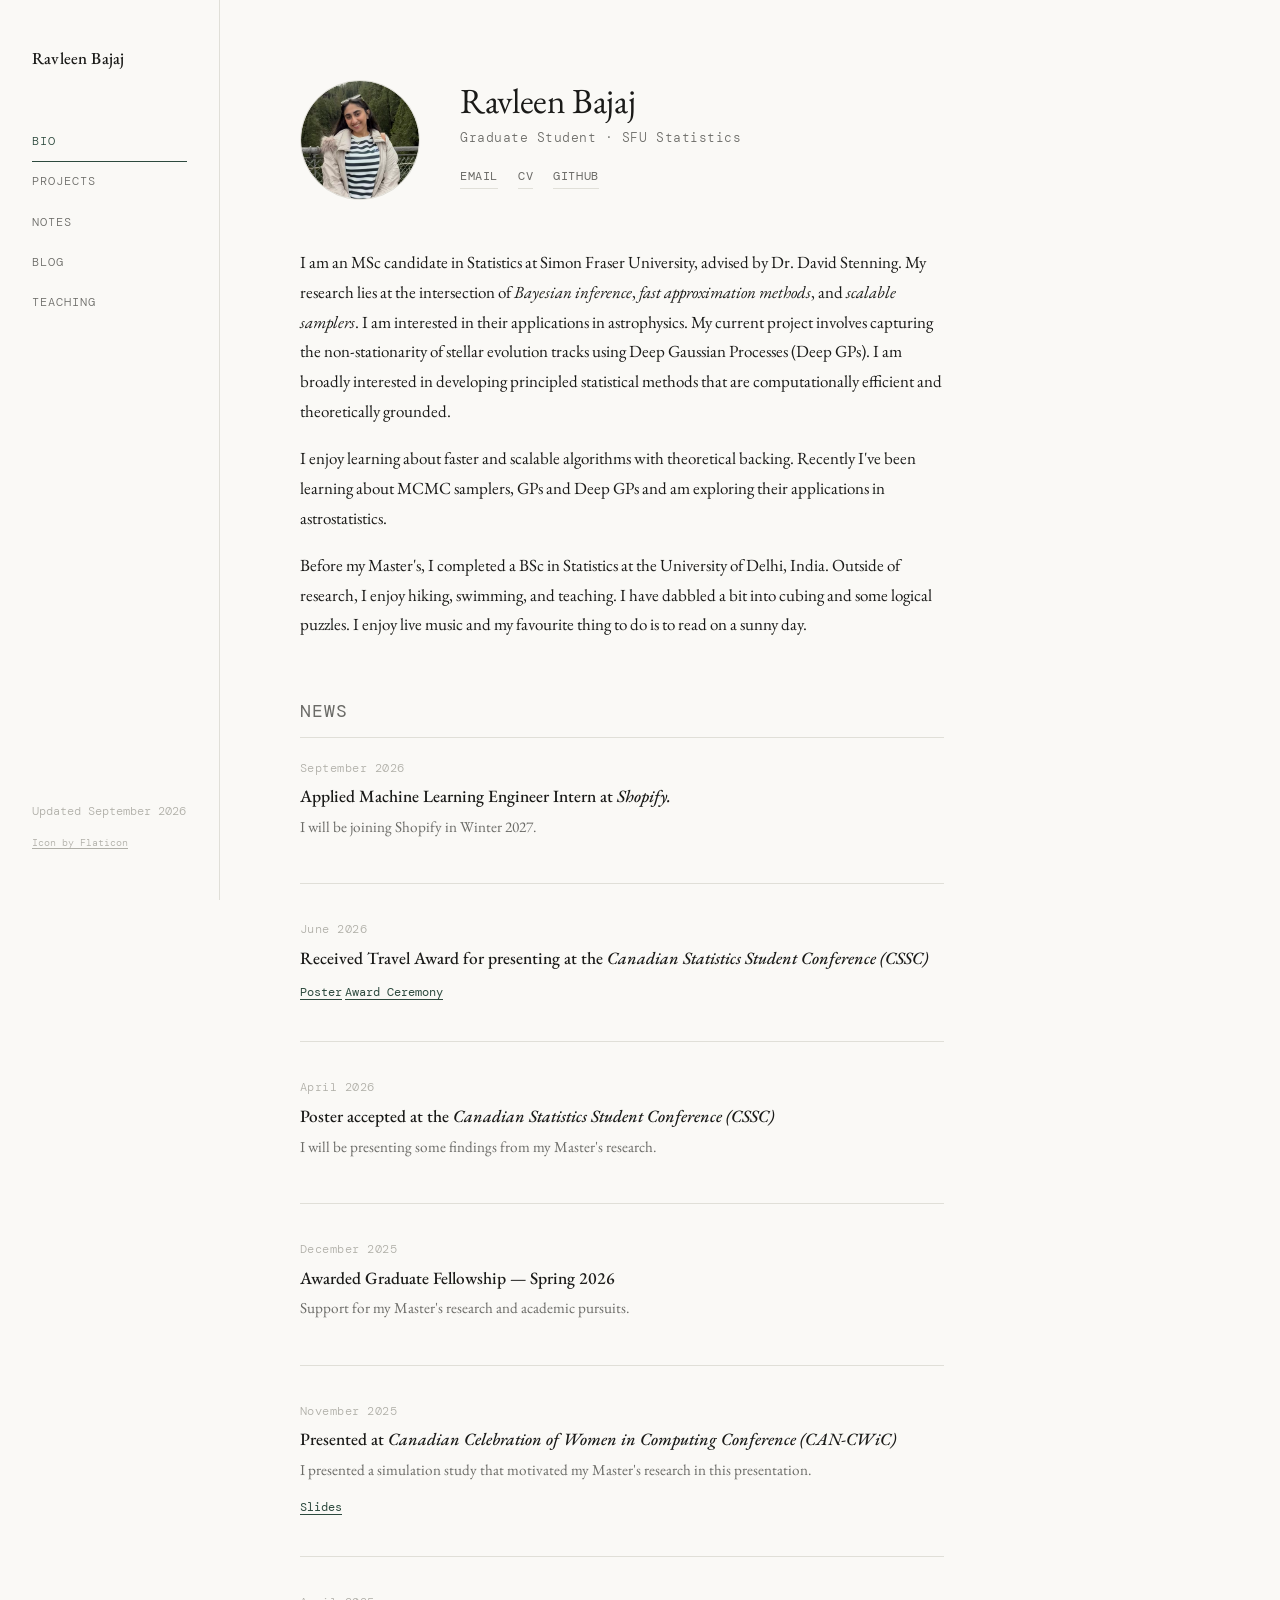
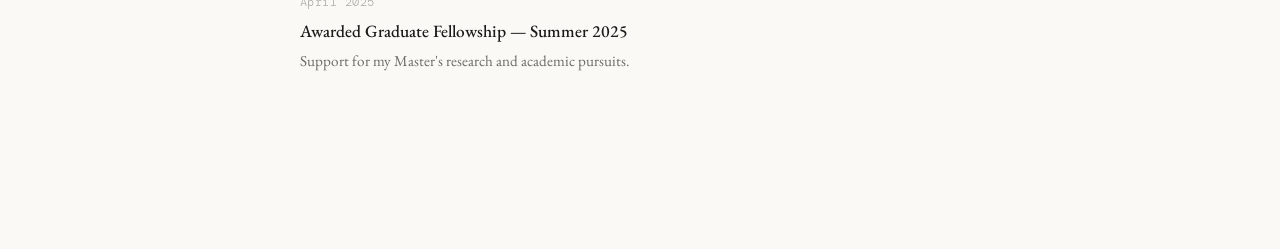
==== commit 4e3be62e: "Correct text from 'a MSc' to 'an MSc'" ====
--- a/index.html
+++ b/index.html
@@ -46,7 +46,7 @@
     </div>
 
     <p>
-      I am a MSc candidate in Statistics at Simon Fraser University, advised by Dr. David Stenning.
+      I am an MSc candidate in Statistics at Simon Fraser University, advised by Dr. David Stenning.
       My research lies at the intersection of <em>Bayesian inference</em>, <em>fast approximation methods</em>,
       and <em>scalable samplers</em>. I am interested in their applications in astrophysics. My current project involves
       capturing the non-stationarity of stellar evolution tracks using Deep Gaussian Processes (Deep GPs).
--- a/style.css
+++ b/style.css
@@ -0,0 +1,175 @@
+*, *::before, *::after { box-sizing: border-box; margin: 0; padding: 0; }
+:root {
+  --serif: 'EB Garamond', Georgia, serif;
+  --mono: 'DM Mono', monospace;
+  --text: #1a1a18;
+  --muted: #6b6b67;
+  --faint: #b0afa8;
+  --border: #e0dfd8;
+  --bg: #faf9f6;
+  --surface: #f3f2ee;
+  --accent: #2d4a3e;
+  --accent-light: #e8eeeb;
+  --link: #2d4a3e;
+  --nav-w: 220px;
+}
+html { scroll-behavior: smooth; }
+body {
+  font-family: var(--serif);
+  background: var(--bg);
+  color: var(--text);
+  font-size: 17px;
+  line-height: 1.75;
+  display: flex;
+  min-height: 100vh;
+}
+/* NAV */
+nav {
+  position: fixed;
+  top: 0; left: 0;
+  width: var(--nav-w);
+  height: 100vh;
+  padding: 3rem 2rem;
+  display: flex;
+  flex-direction: column;
+  gap: 0;
+  border-right: 1px solid var(--border);
+  background: var(--bg);
+  z-index: 100;
+}
+.nav-name { font-size: 1.05rem; font-weight: 500; letter-spacing: 0.01em; margin-bottom: 0.25rem; line-height: 1.3; }
+.nav-field { font-size: 0.82rem; color: var(--muted); font-family: var(--mono); font-weight: 300; letter-spacing: 0.03em; margin-bottom: 3rem; }
+nav ul { list-style: none; display: flex; flex-direction: column; gap: 0; }
+nav ul li a {
+  font-family: var(--mono); font-size: 0.78rem; font-weight: 300; letter-spacing: 0.08em;
+  text-transform: uppercase; color: var(--muted); text-decoration: none; display: block;
+  padding: 0.55rem 0; border-bottom: 1px solid transparent; transition: color 0.2s, border-color 0.2s;
+}
+nav ul li a:hover, nav ul li a.active { color: var(--accent); }
+nav ul li a.active { border-bottom-color: var(--accent); }
+.nav-footer { margin-top: auto; font-size: 0.72rem; font-family: var(--mono); color: var(--faint); font-weight: 300; }
+
+/* MAIN */
+main { margin-left: var(--nav-w); width: calc(100% - var(--nav-w)); padding: 0; }
+.page-content {
+  min-height: 100vh; padding: 5rem 6rem 6rem 5rem; max-width: 820px; animation: fadeIn 0.3s ease;
+}
+@keyframes fadeIn { from { opacity: 0; transform: translateY(8px); } to { opacity: 1; transform: translateY(0); } }
+
+/* TYPOGRAPHY */
+h1 { font-size: 2.2rem; font-weight: 400; line-height: 1.2; margin-bottom: 0.5rem; letter-spacing: -0.01em; }
+h2 {
+  font-size: 1.1rem; font-weight: 400; font-family: var(--mono); letter-spacing: 0.06em; text-transform: uppercase;
+  color: var(--muted); margin: 3.5rem 0 1.25rem; padding-bottom: 0.6rem; border-bottom: 1px solid var(--border);
+}
+h3 { font-size: 1.05rem; font-weight: 500; margin-bottom: 0.2rem; }
+p { margin-bottom: 1.1rem; color: var(--text); }
+a { color: var(--link); text-decoration: underline; text-underline-offset: 3px; }
+em { font-style: italic; }
+
+/* BIO PAGE */
+.bio-header { display: flex; align-items: flex-start; gap: 2.5rem; margin-bottom: 3rem; }
+.photo-placeholder {
+  width: 120px; height: 120px; border-radius: 50%; background: var(--surface); border: 1px solid var(--border);
+  flex-shrink: 0; display: flex; align-items: center; justify-content: center; overflow: hidden;
+}
+.photo-placeholder img { width: 100%; height: 100%; object-fit: cover; border-radius: 50%; }
+.bio-title h1 { margin-bottom: 0.3rem; }
+.bio-subtitle { font-family: var(--mono); font-size: 0.82rem; font-weight: 300; color: var(--muted); letter-spacing: 0.04em; margin-bottom: 1rem; }
+.bio-links { display: flex; gap: 1.25rem; flex-wrap: wrap; }
+.bio-links a {
+  font-family: var(--mono); font-size: 0.75rem; letter-spacing: 0.05em; color: var(--muted); text-decoration: none;
+  text-transform: uppercase; border-bottom: 1px solid var(--border); padding-bottom: 1px; transition: color 0.2s, border-color 0.2s;
+}
+.bio-links a:hover { color: var(--accent); border-color: var(--accent); }
+
+/* ENTRY CARDS */
+.entry { margin-bottom: 2.2rem; padding-bottom: 2.2rem; border-bottom: 1px solid var(--border); }
+.entry:last-child { border-bottom: none; }
+.entry-meta { font-family: var(--mono); font-size: 0.75rem; font-weight: 300; color: var(--faint); letter-spacing: 0.04em; margin-bottom: 0.35rem; }
+.entry-title { font-size: 1.08rem; font-weight: 500; margin-bottom: 0.4rem; line-height: 1.4; }
+.entry-desc { font-size: 0.95rem; color: var(--muted); margin-bottom: 0.5rem; line-height: 1.65; }
+.tag {
+  display: inline-block; font-family: var(--mono); font-size: 0.68rem; font-weight: 300; letter-spacing: 0.05em;
+  background: var(--surface); color: var(--muted); padding: 2px 8px; border-radius: 2px; margin-right: 6px; margin-top: 4px; border: 1px solid var(--border);
+}
+.tag.accent { background: var(--accent-light); color: var(--accent); border-color: var(--accent-light); }
+
+/* NOTE / SOURCE GRID (legacy, still used where a flat grid fits) */
+.note-grid { display: grid; grid-template-columns: repeat(auto-fill, minmax(220px, 1fr)); gap: 1.25rem; margin-top: 0.5rem; }
+.note-card {
+  background: var(--surface); border: 1px solid var(--border); border-radius: 3px; padding: 1.25rem 1.25rem 1rem;
+  cursor: pointer; transition: border-color 0.2s, background 0.2s; text-decoration: none; color: var(--text); display: block;
+}
+.note-card:hover { border-color: var(--accent); background: var(--accent-light); color: var(--text); text-decoration: none; }
+.note-card h3 { font-size: 0.95rem; margin-bottom: 0.4rem; line-height: 1.35; }
+.note-card p { font-size: 0.82rem; color: var(--muted); margin-bottom: 0; line-height: 1.5; }
+
+/* NOTES: TOPIC / SUBTOPIC TREE */
+.topic-block { border: 1px solid var(--border); border-radius: 4px; background: var(--surface); margin-bottom: 1rem; }
+.topic-summary {
+  cursor: pointer; list-style: none; padding: 1rem 1.25rem; display: flex; align-items: center;
+  justify-content: space-between; font-family: var(--serif); font-size: 1.05rem; font-weight: 500;
+}
+.topic-summary::-webkit-details-marker { display: none; }
+.topic-summary .t-left { display: flex; align-items: baseline; gap: 0.6rem; }
+.topic-number { font-family: var(--mono); font-size: 0.78rem; color: var(--faint); font-weight: 300; }
+.chevron { font-family: var(--mono); font-size: 0.8rem; color: var(--faint); transition: transform 0.2s; }
+.topic-block[open] .chevron { transform: rotate(90deg); }
+.subtopic-list { list-style: none; padding: 0 1.25rem 1.1rem; }
+.subtopic-item {
+  display: flex; align-items: center; justify-content: space-between; padding: 0.65rem 0;
+  border-top: 1px solid var(--border); font-size: 0.93rem; color: var(--text);
+}
+.subtopic-item:first-child { border-top: none; }
+.subtopic-tag {
+  font-family: var(--mono); font-size: 0.64rem; letter-spacing: 0.05em; text-transform: uppercase;
+  color: var(--faint); background: var(--bg); border: 1px solid var(--border); padding: 2px 8px; border-radius: 2px; white-space: nowrap;
+}
+
+/* SOURCE / BLOG LANDING GRID */
+.source-grid { display: grid; grid-template-columns: repeat(auto-fit, minmax(240px, 1fr)); gap: 1.25rem; margin-top: 1.5rem; }
+.source-card {
+  background: var(--surface); border: 1px solid var(--border); border-radius: 3px; padding: 1.5rem 1.5rem 1.25rem;
+  cursor: pointer; text-align: left; transition: border-color 0.2s, background 0.2s; width: 100%; font-family: var(--serif); text-decoration: none; display: block; color: var(--text);
+}
+.source-card:hover { border-color: var(--accent); background: var(--accent-light); }
+.source-card .card-label {
+  font-family: var(--mono); font-size: 0.68rem; font-weight: 300; letter-spacing: 0.08em; text-transform: uppercase;
+  color: var(--faint); margin-bottom: 0.5rem; display: block;
+}
+.source-card h3 { font-size: 1.05rem; font-weight: 500; margin-bottom: 0.3rem; }
+.source-card p { font-size: 0.85rem; color: var(--muted); margin-bottom: 0; line-height: 1.5; }
+
+/* BACK BUTTON */
+.back-btn {
+  font-family: var(--mono); font-size: 0.75rem; letter-spacing: 0.06em; text-transform: uppercase; color: var(--muted);
+  background: none; border: none; cursor: pointer; padding: 0; margin-bottom: 2.5rem; display: flex; align-items: center; gap: 0.4rem;
+  transition: color 0.2s; text-decoration: none;
+}
+.back-btn:hover { color: var(--accent); }
+
+/* TEACHING */
+.course { display: flex; gap: 2rem; margin-bottom: 2rem; padding-bottom: 2rem; border-bottom: 1px solid var(--border); }
+.course:last-child { border-bottom: none; }
+.course-term { font-family: var(--mono); font-size: 0.75rem; font-weight: 300; color: var(--faint); white-space: nowrap; padding-top: 4px; min-width: 80px; }
+.course-body h3 { margin-bottom: 0.2rem; }
+.course-body p { font-size: 0.93rem; color: var(--muted); margin-bottom: 0.5rem; }
+
+/* MOBILE MENU */
+.hamburger {
+  display: none; position: fixed; top: 1.2rem; left: 1.2rem; z-index: 200; background: var(--bg); border: 1px solid var(--border);
+  width: 36px; height: 36px; border-radius: 3px; cursor: pointer; align-items: center; justify-content: center; flex-direction: column; gap: 5px; padding: 0;
+}
+.hamburger span { display: block; width: 16px; height: 1px; background: var(--text); }
+
+@media (max-width: 768px) {
+  nav { transform: translateX(-100%); transition: transform 0.3s ease; }
+  nav.open { transform: translateX(0); box-shadow: 4px 0 24px rgba(0,0,0,0.08); }
+  main { margin-left: 0; width: 100%; }
+  .page-content { padding: 4rem 1.5rem 4rem; }
+  .hamburger { display: flex; }
+  .bio-header { flex-direction: column; gap: 1.5rem; }
+  h1 { font-size: 1.8rem; }
+  .course { flex-direction: column; gap: 0.5rem; }
+}
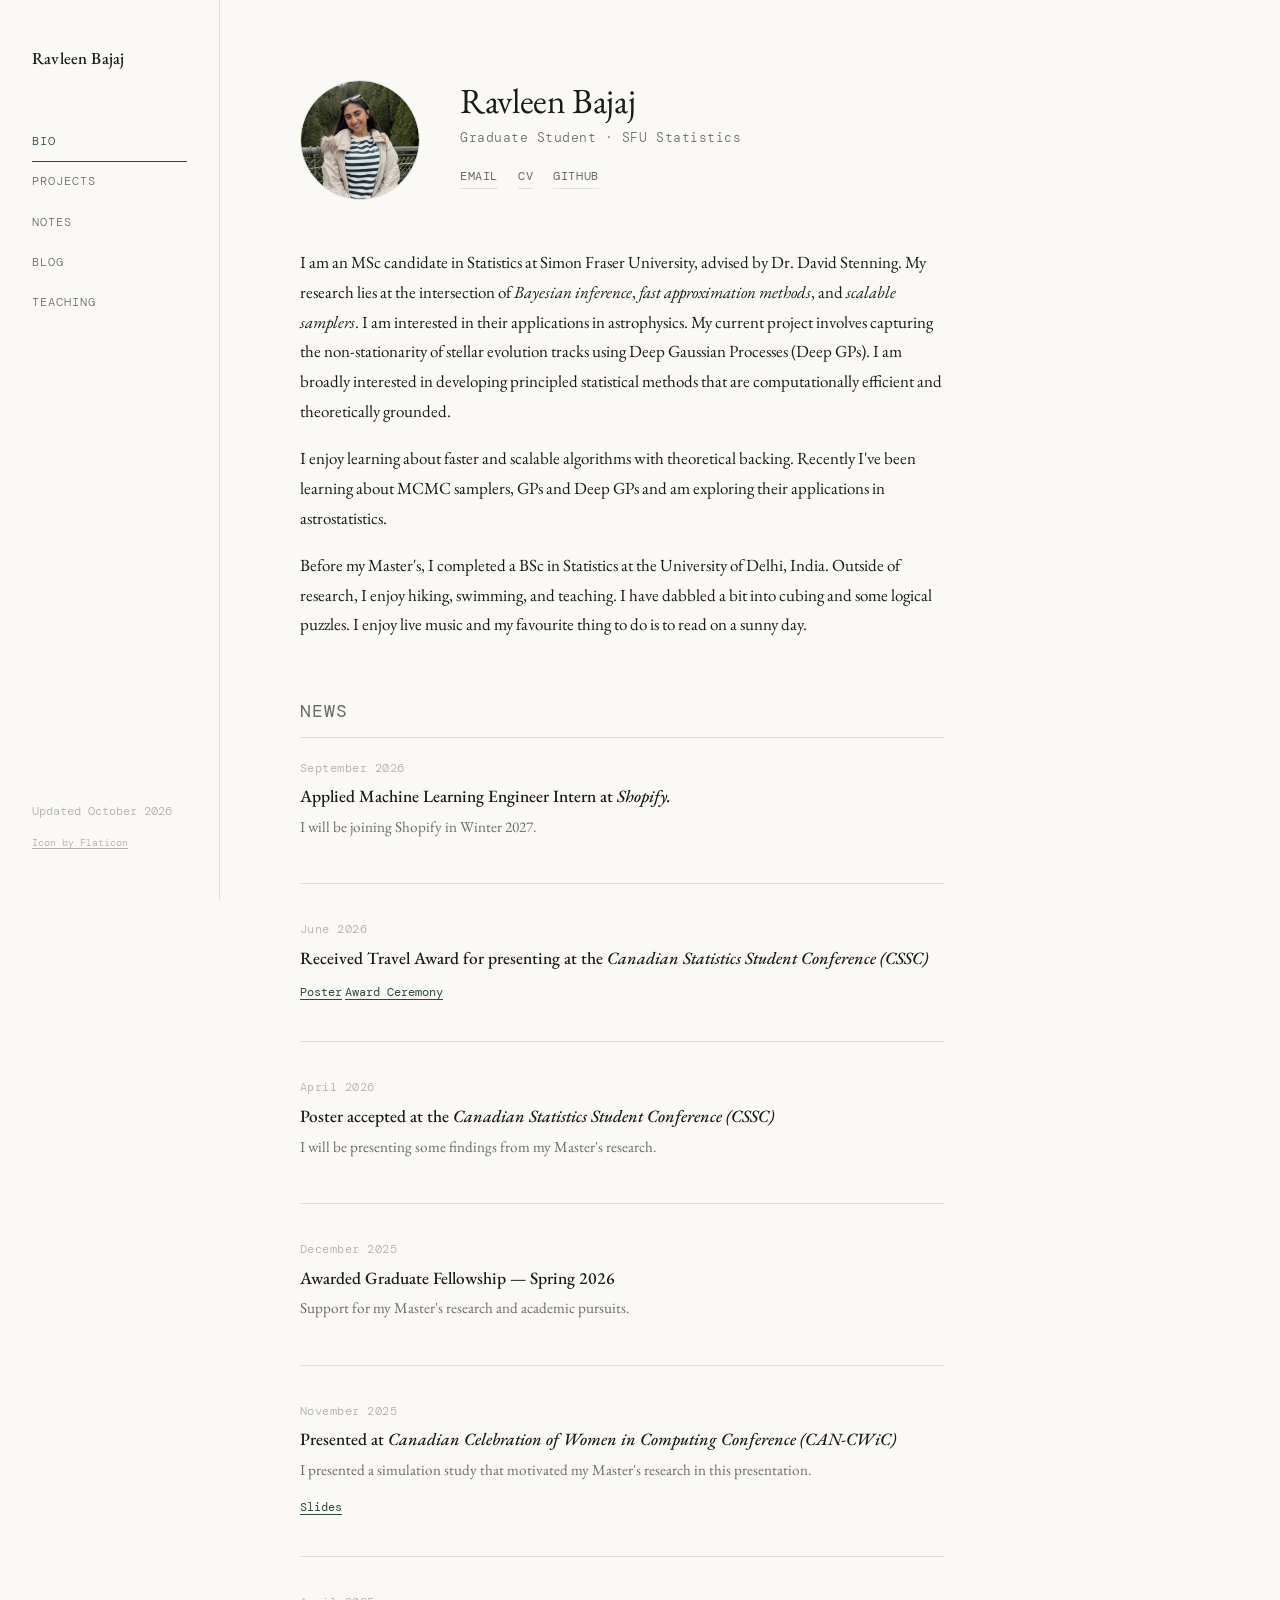
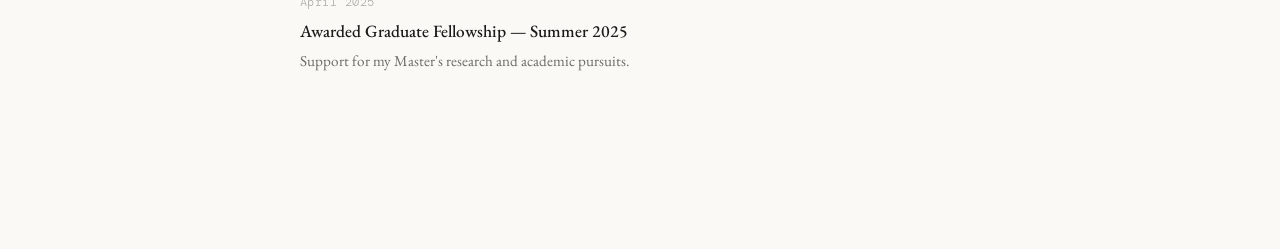
==== commit fdf2c8bf: "Update footer date and CV link in index.html" ====
--- a/index.html
+++ b/index.html
@@ -22,7 +22,7 @@
     <li><a href="blog.html">Blog</a></li>
     <li><a href="teaching.html">Teaching</a></li>
   </ul>
-  <div class="nav-footer">Updated September 2026</div>
+  <div class="nav-footer">Updated October 2026</div>
   <div style="margin-top: 0.75rem; font-size: 0.65rem; font-family: var(--mono); color: var(--faint); font-weight: 300;">
     <a href="https://www.flaticon.com/free-icons/gaussian-function" title="gaussian function icons" style="color: var(--faint); text-underline-offset: 2px;">Icon by Flaticon</a>
   </div>
@@ -39,7 +39,7 @@
         <div class="bio-subtitle">Graduate Student &middot; SFU Statistics</div>
         <div class="bio-links">
           <a href="mailto:ravleen_bajaj@sfu.ca">Email</a>
-          <a href="RavleenB-CV.pdf">CV</a>
+          <a href="RavleenB-CV-Oct26.pdf">CV</a>
           <a href="https://github.com/ravleenbajaj">GitHub</a>
         </div>
       </div>
